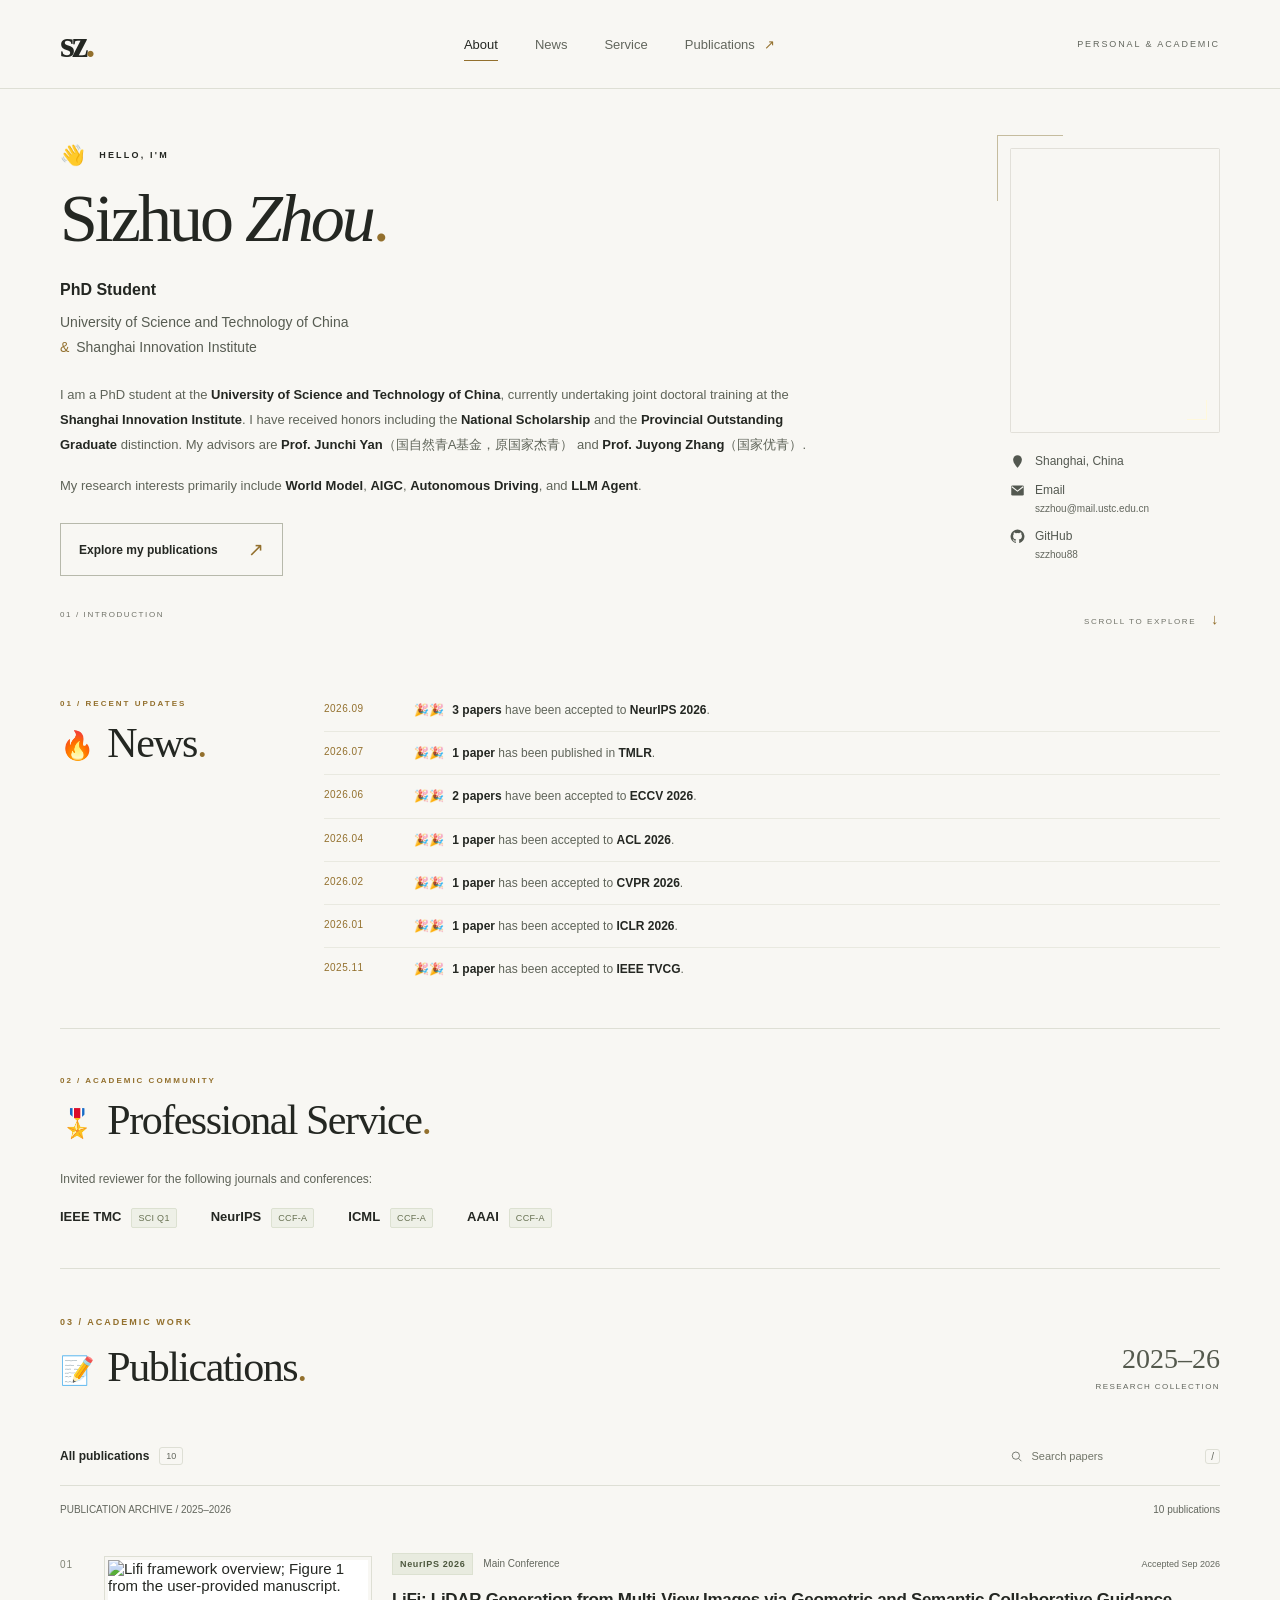
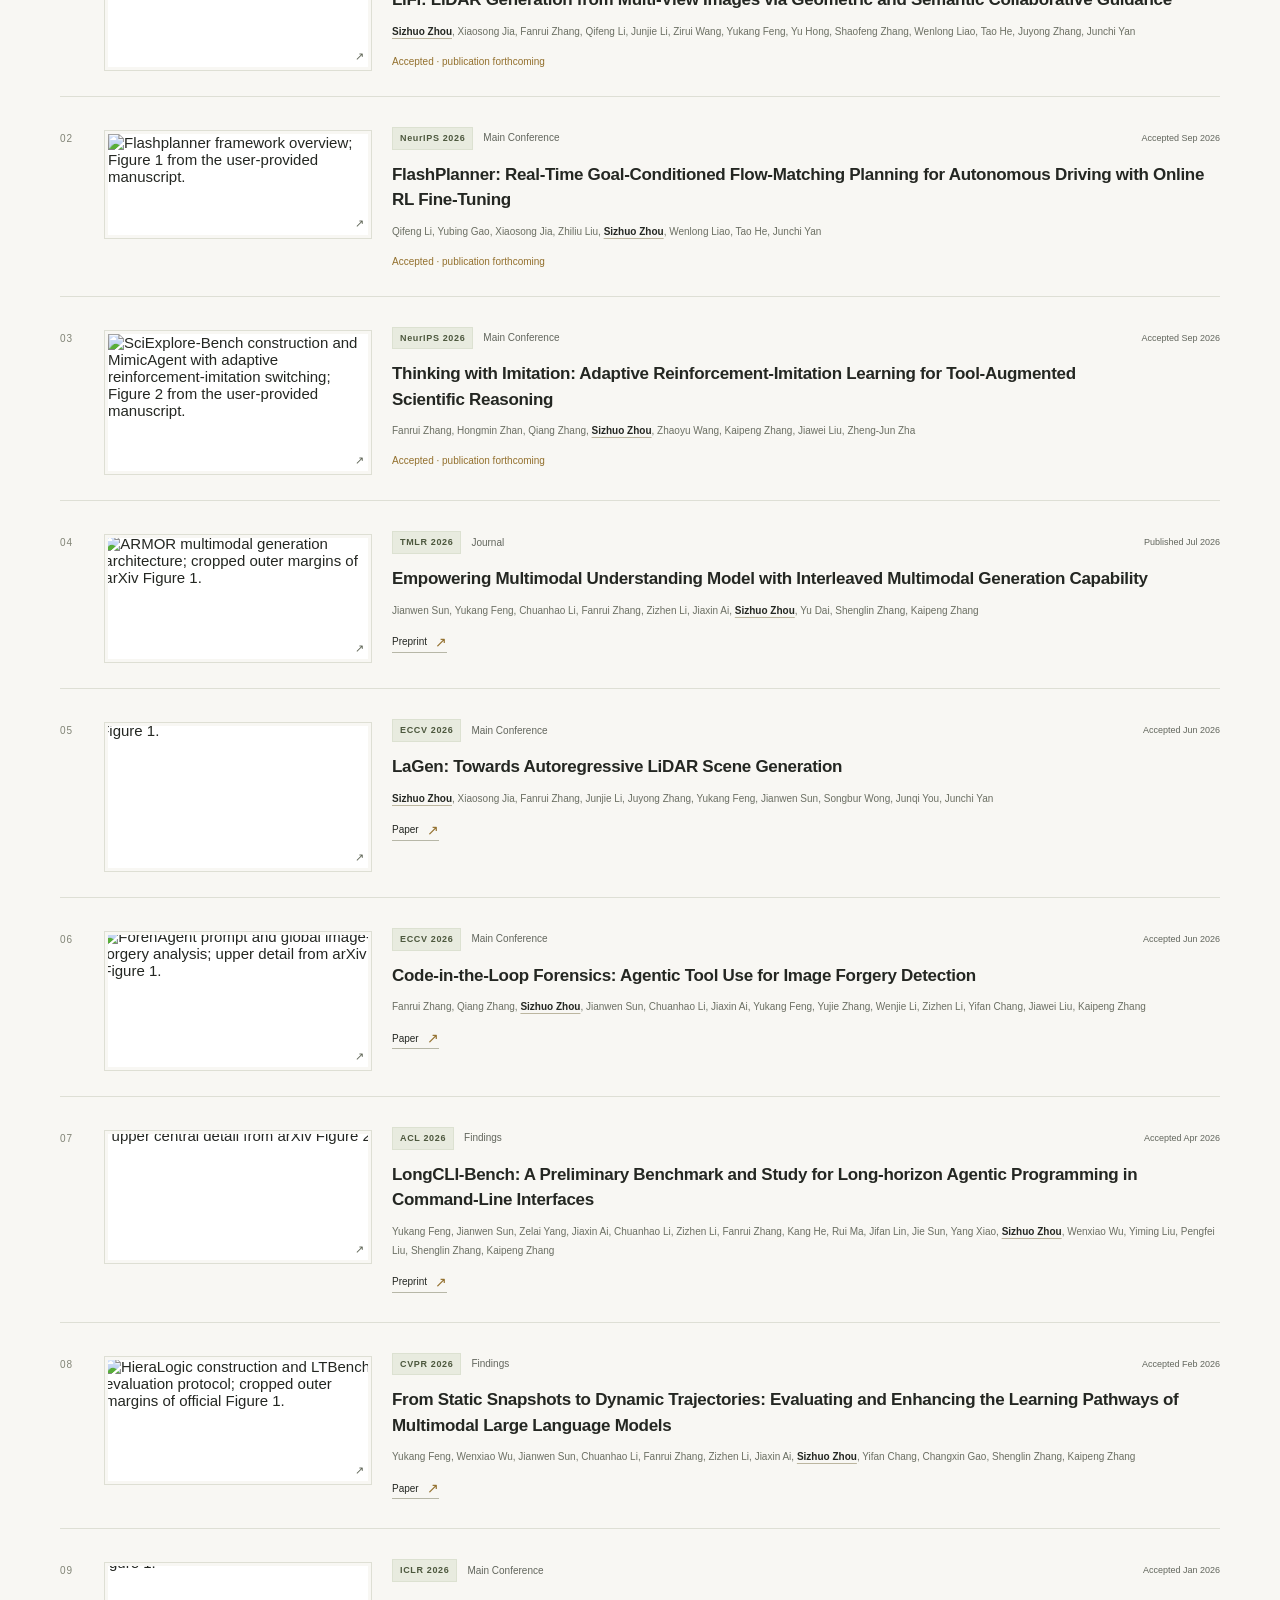
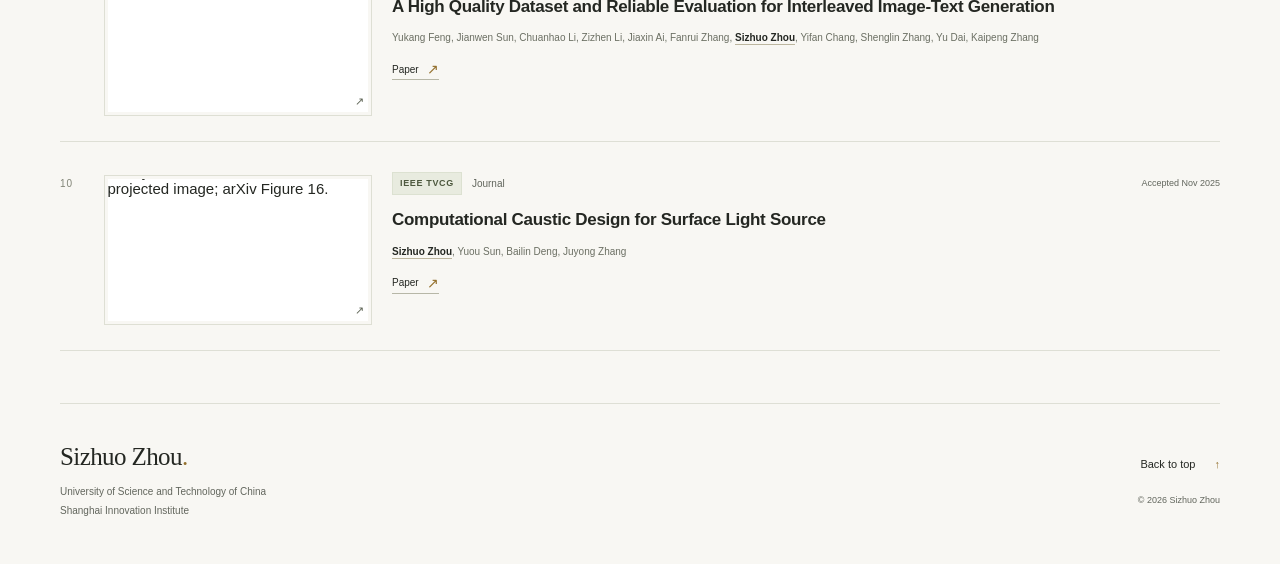
==== index.html @ b90fe74f "Add files via upload" ====
<!doctype html>
<html lang="en">
<head>
  <meta charset="utf-8">
  <meta name="viewport" content="width=device-width, initial-scale=1">
  <meta name="theme-color" content="#f8f7f3">
  <meta name="description" content="Sizhuo Zhou — PhD student at the University of Science and Technology of China and Shanghai Innovation Institute. Academic profile and publications.">
  <title>Sizhuo Zhou — Academic Homepage</title>
  <link rel="icon" href="assets/favicon.svg" type="image/svg+xml">
  <link rel="stylesheet" href="style.css?v=bbc5ada60aca">
  <script src="script.js?v=79a778562fb9" defer></script>
</head>
<body>
  <a class="skip-link" href="#main">Skip to content</a>
  <header class="site-header">
    <div class="header-inner">
      <a class="wordmark" href="#" aria-label="Sizhuo Zhou, home">sz<span class="logo-dot">.</span></a>
      <nav aria-label="Main navigation"><a href="#about" class="nav-link active" aria-current="location">About</a><a href="#news" class="nav-link">News</a><a href="#service" class="nav-link">Service</a><a href="#publications" class="nav-link">Publications <span class="nav-arrow" aria-hidden="true">↗</span></a></nav>
      <span class="header-note">PERSONAL & ACADEMIC</span>
    </div>
  </header>

  <main id="main" class="page-width">
    <section id="about" class="hero" aria-labelledby="name">
      <div class="hero-copy">
        <p class="eyebrow"><span class="small-star" aria-hidden="true">👋</span> HELLO, I'M</p>
        <h1 id="name">Sizhuo <span class="surname">Zhou<span class="name-dot">.</span></span></h1>
        <div class="affiliation"><p class="role">PhD Student</p><p>University of Science and Technology of China<br><span class="affiliation-amp">&</span> Shanghai Innovation Institute</p></div>
        <div class="biography">
          <p>I am a PhD student at the <strong>University of Science and Technology of China</strong>, currently undertaking joint doctoral training at the <strong>Shanghai Innovation Institute</strong>. I have received honors including the <strong>National Scholarship</strong> and the <strong>Provincial Outstanding Graduate</strong> distinction. My advisors are <strong>Prof. Junchi Yan</strong>（国自然青A基金，原国家杰青） and <strong>Prof. Juyong Zhang</strong>（国家优青）.</p>
          <p>My research interests primarily include <strong>World Model</strong>, <strong>AIGC</strong>, <strong>Autonomous Driving</strong>, and <strong>LLM Agent</strong>.</p>
        </div>
        <a class="primary-link" href="#publications">Explore my publications <span aria-hidden="true">↗</span></a>
      </div>
      <figure class="portrait-block">
        <div class="portrait-frame"><img src="assets/portrait.jpg" alt="Portrait of Sizhuo Zhou in sunlight against a golden wall" width="1080" height="1705" fetchpriority="high"><span class="photo-corner" aria-hidden="true"></span></div>
        <figcaption class="contact-list">
          <span class="contact-row"><svg viewBox="0 0 24 24" aria-hidden="true"><path d="M12 2a7 7 0 0 0-7 7c0 5.3 7 13 7 13s7-7.7 7-13a7 7 0 0 0-7-7Z"/></svg><span>Shanghai, China</span></span>
          <a class="contact-row" href="mailto:szzhou@mail.ustc.edu.cn" title="szzhou@mail.ustc.edu.cn"><svg viewBox="0 0 24 24" aria-hidden="true"><rect x="2" y="4" width="20" height="16" rx="2"/><path d="m3 6 9 7 9-7" fill="none" stroke="var(--paper)" stroke-width="1.8"/></svg><span>Email<span class="contact-detail">szzhou@mail.ustc.edu.cn</span></span></a>
          <a class="contact-row" href="https://github.com/szzhou88" target="_blank" rel="noopener noreferrer"><svg viewBox="0 0 24 24" aria-hidden="true"><path d="M12 .9a11.1 11.1 0 0 0-3.5 21.63c.55.1.76-.24.76-.54v-2.07c-3.09.67-3.74-1.31-3.74-1.31-.5-1.28-1.24-1.63-1.24-1.63-1.01-.7.08-.68.08-.68 1.12.08 1.7 1.14 1.7 1.14.99 1.69 2.6 1.2 3.24.92.1-.72.39-1.2.7-1.48-2.47-.28-5.07-1.24-5.07-5.49 0-1.21.43-2.2 1.14-2.98-.12-.28-.5-1.41.1-2.94 0 0 .94-.3 3.05 1.14a10.6 10.6 0 0 1 5.56 0c2.12-1.44 3.05-1.14 3.05-1.14.61 1.53.23 2.66.12 2.94.71.78 1.14 1.77 1.14 2.98 0 4.26-2.6 5.2-5.08 5.48.4.35.76 1.02.76 2.06v3.06c0 .3.2.64.76.54A11.1 11.1 0 0 0 12 .9Z"/></svg><span>GitHub<span class="contact-detail">szzhou88</span></span></a>
        </figcaption>
      </figure>
      <div class="hero-bottom" aria-hidden="true"><span>01 / INTRODUCTION</span><span>SCROLL TO EXPLORE <span class="down-arrow">↓</span></span></div>
    </section>

    <section id="news" class="news-section" aria-labelledby="news-title">
      <div class="news-heading"><p class="eyebrow section-kicker">01 / RECENT UPDATES</p><h2 id="news-title"><span class="section-icon" aria-hidden="true">🔥</span> News<span class="title-dot">.</span></h2></div>
      <ol class="news-list"><li class="news-item"><time datetime="2026-09">2026.09</time><p><span class="news-celebration" aria-hidden="true">🎉🎉</span> <strong>3 papers</strong> have been accepted to <strong>NeurIPS 2026</strong>.</p></li>
<li class="news-item"><time datetime="2026-07">2026.07</time><p><span class="news-celebration" aria-hidden="true">🎉🎉</span> <strong>1 paper</strong> has been published in <strong>TMLR</strong>.</p></li>
<li class="news-item"><time datetime="2026-06">2026.06</time><p><span class="news-celebration" aria-hidden="true">🎉🎉</span> <strong>2 papers</strong> have been accepted to <strong>ECCV 2026</strong>.</p></li>
<li class="news-item"><time datetime="2026-04">2026.04</time><p><span class="news-celebration" aria-hidden="true">🎉🎉</span> <strong>1 paper</strong> has been accepted to <strong>ACL 2026</strong>.</p></li>
<li class="news-item"><time datetime="2026-02">2026.02</time><p><span class="news-celebration" aria-hidden="true">🎉🎉</span> <strong>1 paper</strong> has been accepted to <strong>CVPR 2026</strong>.</p></li>
<li class="news-item"><time datetime="2026-01">2026.01</time><p><span class="news-celebration" aria-hidden="true">🎉🎉</span> <strong>1 paper</strong> has been accepted to <strong>ICLR 2026</strong>.</p></li>
<li class="news-item"><time datetime="2025-11">2025.11</time><p><span class="news-celebration" aria-hidden="true">🎉🎉</span> <strong>1 paper</strong> has been accepted to <strong>IEEE TVCG</strong>.</p></li></ol>
    </section>

    <section id="service" class="service-section" aria-labelledby="service-title">
      <p class="eyebrow section-kicker">02 / ACADEMIC COMMUNITY</p>
      <h2 id="service-title"><span class="section-icon" aria-hidden="true">🎖️</span> Professional Service<span class="title-dot">.</span></h2>
      <p class="service-intro">Invited reviewer for the following journals and conferences:</p>
      <ul class="service-list" aria-label="Reviewer service">
        <li><strong>IEEE TMC</strong><span>SCI Q1</span></li>
        <li><strong>NeurIPS</strong><span>CCF-A</span></li>
        <li><strong>ICML</strong><span>CCF-A</span></li>
        <li><strong>AAAI</strong><span>CCF-A</span></li>
      </ul>
    </section>

    <section id="publications" class="publications-section" aria-labelledby="publications-title">
      <div class="publications-heading"><div><p class="eyebrow section-kicker">03 / ACADEMIC WORK</p><h2 id="publications-title"><span class="section-icon" aria-hidden="true">📝</span> Publications<span class="title-dot">.</span></h2></div><p class="publication-year">2025–26<span>RESEARCH COLLECTION</span></p></div>
      <div class="publication-toolbar" hidden>
        <p class="collection-label">All publications <span>10</span></p>
        <label class="search-box"><svg viewBox="0 0 24 24" width="17" height="17" fill="none" stroke="currentColor" stroke-width="1.5" aria-hidden="true"><circle cx="10.5" cy="10.5" r="6.5"/><path d="m15.5 15.5 5 5"/></svg><input id="paper-search" type="search" placeholder="Search papers" aria-label="Search by title, author or venue" autocomplete="off"><kbd aria-hidden="true">/</kbd></label>
      </div>
      <div class="publication-legend"><span>PUBLICATION ARCHIVE / 2025–2026</span><span id="result-count" role="status" aria-live="polite">10 publications</span></div>
      <div class="publication-list">
        <article class="publication" id="paper-8" data-venue="NeurIPS">
          <span class="paper-number" aria-hidden="true">01</span>
          <a class="paper-figure" style="--figure-ratio:1588/656;--image-width:100.00000%;--image-height:100.00000%;--image-left:0.00000%;--image-top:0.00000%" href="assets/papers/lifi-overview.png" target="_blank" rel="noopener" aria-label="View full figure: LiFi: LiDAR Generation from Multi-View Images via Geometric and Semantic Collaborative Guidance"><img src="assets/papers/lifi-overview.png" alt="Lifi framework overview; Figure 1 from the user-provided manuscript." width="1588" height="656" loading="lazy" decoding="async"></a>
          <div class="paper-main"><div class="paper-meta"><span class="venue">NeurIPS 2026</span><span class="track">Main Conference</span><time class="paper-date" datetime="2026-09">Accepted Sep 2026</time></div>
          <h3>LiFi: LiDAR Generation from Multi-View Images via Geometric and Semantic Collaborative Guidance</h3><p class="authors"><strong>Sizhuo Zhou</strong>, Xiaosong Jia, Fanrui Zhang, Qifeng Li, Junjie Li, Zirui Wang, Yukang Feng, Yu Hong, Shaofeng Zhang, Wenlong Liao, Tao He, Juyong Zhang, Junchi Yan</p><span class="forthcoming">Accepted · publication forthcoming</span></div>
          <span class="paper-mark" aria-hidden="true">↗</span>
        </article>
<article class="publication" id="paper-9" data-venue="NeurIPS">
          <span class="paper-number" aria-hidden="true">02</span>
          <a class="paper-figure" style="--figure-ratio:1292/500;--image-width:100.00000%;--image-height:100.00000%;--image-left:0.00000%;--image-top:0.00000%" href="assets/papers/flashplanner-overview.png" target="_blank" rel="noopener" aria-label="View full figure: FlashPlanner: Real-Time Goal-Conditioned Flow-Matching Planning for Autonomous Driving with Online RL Fine-Tuning"><img src="assets/papers/flashplanner-overview.png" alt="Flashplanner framework overview; Figure 1 from the user-provided manuscript." width="1292" height="500" loading="lazy" decoding="async"></a>
          <div class="paper-main"><div class="paper-meta"><span class="venue">NeurIPS 2026</span><span class="track">Main Conference</span><time class="paper-date" datetime="2026-09">Accepted Sep 2026</time></div>
          <h3>FlashPlanner: Real-Time Goal-Conditioned Flow-Matching Planning for Autonomous Driving with Online RL Fine-Tuning</h3><p class="authors">Qifeng Li, Yubing Gao, Xiaosong Jia, Zhiliu Liu, <strong>Sizhuo Zhou</strong>, Wenlong Liao, Tao He, Junchi Yan</p><span class="forthcoming">Accepted · publication forthcoming</span></div>
          <span class="paper-mark" aria-hidden="true">↗</span>
        </article>
<article class="publication" id="paper-10" data-venue="NeurIPS">
          <span class="paper-number" aria-hidden="true">03</span>
          <a class="paper-figure" style="--figure-ratio:1584/840;--image-width:100.00000%;--image-height:100.00000%;--image-left:0.00000%;--image-top:0.00000%" href="assets/papers/thinking-overview.png" target="_blank" rel="noopener" aria-label="View full figure: Thinking with Imitation: Adaptive Reinforcement-Imitation Learning for Tool-Augmented Scientific Reasoning"><img src="assets/papers/thinking-overview.png" alt="SciExplore-Bench construction and MimicAgent with adaptive reinforcement-imitation switching; Figure 2 from the user-provided manuscript." width="1584" height="840" loading="lazy" decoding="async"></a>
          <div class="paper-main"><div class="paper-meta"><span class="venue">NeurIPS 2026</span><span class="track">Main Conference</span><time class="paper-date" datetime="2026-09">Accepted Sep 2026</time></div>
          <h3>Thinking with Imitation: Adaptive Reinforcement-Imitation Learning for Tool-Augmented Scientific Reasoning</h3><p class="authors">Fanrui Zhang, Hongmin Zhan, Qiang Zhang, <strong>Sizhuo Zhou</strong>, Zhaoyu Wang, Kaipeng Zhang, Jiawei Liu, Zheng-Jun Zha</p><span class="forthcoming">Accepted · publication forthcoming</span></div>
          <span class="paper-mark" aria-hidden="true">↗</span>
        </article>
<article class="publication" id="paper-7" data-venue="TMLR">
          <span class="paper-number" aria-hidden="true">04</span>
          <a class="paper-figure" style="--figure-ratio:1987/925;--image-width:102.51636%;--image-height:105.62162%;--image-left:-1.40916%;--image-top:-2.59459%" href="assets/papers/armor.png" target="_blank" rel="noopener" aria-label="View full figure: Empowering Multimodal Understanding Model with Interleaved Multimodal Generation Capability"><img src="assets/papers/armor.png" alt="ARMOR multimodal generation architecture; cropped outer margins of arXiv Figure 1." width="2037" height="977" loading="lazy" decoding="async"></a>
          <div class="paper-main"><div class="paper-meta"><span class="venue">TMLR 2026</span><span class="track">Journal</span><time class="paper-date" datetime="2026-07">Published Jul 2026</time></div>
          <h3>Empowering Multimodal Understanding Model with Interleaved Multimodal Generation Capability</h3><p class="authors">Jianwen Sun, Yukang Feng, Chuanhao Li, Fanrui Zhang, Zizhen Li, Jiaxin Ai, <strong>Sizhuo Zhou</strong>, Yu Dai, Shenglin Zhang, Kaipeng Zhang</p><a class="paper-link" href="https://arxiv.org/abs/2503.06542" target="_blank" rel="noopener noreferrer" aria-label="Preprint: Empowering Multimodal Understanding Model with Interleaved Multimodal Generation Capability">Preprint <span aria-hidden="true">↗</span></a></div>
          <span class="paper-mark" aria-hidden="true">↗</span>
        </article>
<article class="publication" id="paper-5" data-venue="ECCV">
          <span class="paper-number" aria-hidden="true">05</span>
          <a class="paper-figure" style="--figure-ratio:926/504;--image-width:173.00216%;--image-height:120.03968%;--image-left:-3.02376%;--image-top:-15.07937%" href="assets/papers/lagen.png" target="_blank" rel="noopener" aria-label="View full figure: LaGen: Towards Autoregressive LiDAR Scene Generation"><img src="assets/papers/lagen.png" alt="Six sequential LiDAR frames from LaGen; left panel of arXiv Figure 1." width="1602" height="605" loading="lazy" decoding="async"></a>
          <div class="paper-main"><div class="paper-meta"><span class="venue">ECCV 2026</span><span class="track">Main Conference</span><time class="paper-date" datetime="2026-06">Accepted Jun 2026</time></div>
          <h3>LaGen: Towards Autoregressive LiDAR Scene Generation</h3><p class="authors"><strong>Sizhuo Zhou</strong>, Xiaosong Jia, Fanrui Zhang, Junjie Li, Juyong Zhang, Yukang Feng, Jianwen Sun, Songbur Wong, Junqi You, Junchi Yan</p><a class="paper-link" href="https://arxiv.org/abs/2511.21256" target="_blank" rel="noopener noreferrer" aria-label="Paper: LaGen: Towards Autoregressive LiDAR Scene Generation">Paper <span aria-hidden="true">↗</span></a></div>
          <span class="paper-mark" aria-hidden="true">↗</span>
        </article>
<article class="publication" id="paper-6" data-venue="ECCV">
          <span class="paper-number" aria-hidden="true">06</span>
          <a class="paper-figure" style="--figure-ratio:720/366;--image-width:105.00000%;--image-height:232.51366%;--image-left:-2.22222%;--image-top:-4.91803%" href="assets/papers/forenagent.png" target="_blank" rel="noopener" aria-label="View full figure: Code-in-the-Loop Forensics: Agentic Tool Use for Image Forgery Detection"><img src="assets/papers/forenagent.png" alt="ForenAgent prompt and global image-forgery analysis; upper detail from arXiv Figure 1." width="756" height="851" loading="lazy" decoding="async"></a>
          <div class="paper-main"><div class="paper-meta"><span class="venue">ECCV 2026</span><span class="track">Main Conference</span><time class="paper-date" datetime="2026-06">Accepted Jun 2026</time></div>
          <h3>Code-in-the-Loop Forensics: Agentic Tool Use for Image Forgery Detection</h3><p class="authors">Fanrui Zhang, Qiang Zhang, <strong>Sizhuo Zhou</strong>, Jianwen Sun, Chuanhao Li, Jiaxin Ai, Yukang Feng, Yujie Zhang, Wenjie Li, Zizhen Li, Yifan Chang, Jiawei Liu, Kaipeng Zhang</p><a class="paper-link" href="https://arxiv.org/abs/2512.16300" target="_blank" rel="noopener noreferrer" aria-label="Paper: Code-in-the-Loop Forensics: Agentic Tool Use for Image Forgery Detection">Paper <span aria-hidden="true">↗</span></a></div>
          <span class="paper-mark" aria-hidden="true">↗</span>
        </article>
<article class="publication" id="paper-4" data-venue="ACL">
          <span class="paper-number" aria-hidden="true">07</span>
          <a class="paper-figure" style="--figure-ratio:565/274;--image-width:357.16814%;--image-height:241.60584%;--image-left:-132.74336%;--image-top:-5.47445%" href="assets/papers/longcli-pipeline.png" target="_blank" rel="noopener" aria-label="View full figure: LongCLI-Bench: A Preliminary Benchmark and Study for Long-horizon Agentic Programming in Command‑Line Interfaces"><img src="assets/papers/longcli-pipeline.png" alt="Environment and solution repository construction; upper central detail from arXiv Figure 2." width="2018" height="662" loading="lazy" decoding="async"></a>
          <div class="paper-main"><div class="paper-meta"><span class="venue">ACL 2026</span><span class="track">Findings</span><time class="paper-date" datetime="2026-04">Accepted Apr 2026</time></div>
          <h3>LongCLI-Bench: A Preliminary Benchmark and Study for Long-horizon Agentic Programming in Command‑Line Interfaces</h3><p class="authors">Yukang Feng, Jianwen Sun, Zelai Yang, Jiaxin Ai, Chuanhao Li, Zizhen Li, Fanrui Zhang, Kang He, Rui Ma, Jifan Lin, Jie Sun, Yang Xiao, <strong>Sizhuo Zhou</strong>, Wenxiao Wu, Yiming Liu, Pengfei Liu, Shenglin Zhang, Kaipeng Zhang</p><a class="paper-link" href="https://arxiv.org/abs/2602.14337" target="_blank" rel="noopener noreferrer" aria-label="Preprint: LongCLI-Bench: A Preliminary Benchmark and Study for Long-horizon Agentic Programming in Command‑Line Interfaces">Preprint <span aria-hidden="true">↗</span></a></div>
          <span class="paper-mark" aria-hidden="true">↗</span>
        </article>
<article class="publication" id="paper-3" data-venue="CVPR">
          <span class="paper-number" aria-hidden="true">08</span>
          <a class="paper-figure" style="--figure-ratio:1446/675;--image-width:102.07469%;--image-height:101.33333%;--image-left:-1.17566%;--image-top:-1.18519%" href="assets/papers/trajectories.png" target="_blank" rel="noopener" aria-label="View full figure: From Static Snapshots to Dynamic Trajectories: Evaluating and Enhancing the Learning Pathways of Multimodal Large Language Models"><img src="assets/papers/trajectories.png" alt="HieraLogic construction and LTBench evaluation protocol; cropped outer margins of official Figure 1." width="1476" height="684" loading="lazy" decoding="async"></a>
          <div class="paper-main"><div class="paper-meta"><span class="venue">CVPR 2026</span><span class="track">Findings</span><time class="paper-date" datetime="2026-02">Accepted Feb 2026</time></div>
          <h3>From Static Snapshots to Dynamic Trajectories: Evaluating and Enhancing the Learning Pathways of Multimodal Large Language Models</h3><p class="authors">Yukang Feng, Wenxiao Wu, Jianwen Sun, Chuanhao Li, Fanrui Zhang, Zizhen Li, Jiaxin Ai, <strong>Sizhuo Zhou</strong>, Yifan Chang, Changxin Gao, Shenglin Zhang, Kaipeng Zhang</p><a class="paper-link" href="https://openaccess.thecvf.com/content/CVPR2026F/html/Feng_From_Static_Snapshots_to_Dynamic_Trajectories_Evaluating_and_Enhancing_the_CVPRF_2026_paper.html" target="_blank" rel="noopener noreferrer" aria-label="Paper: From Static Snapshots to Dynamic Trajectories: Evaluating and Enhancing the Learning Pathways of Multimodal Large Language Models">Paper <span aria-hidden="true">↗</span></a></div>
          <span class="paper-mark" aria-hidden="true">↗</span>
        </article>
<article class="publication" id="paper-2" data-venue="ICLR">
          <span class="paper-number" aria-hidden="true">09</span>
          <a class="paper-figure" style="--figure-ratio:765/430;--image-width:108.88889%;--image-height:163.48837%;--image-left:-4.44444%;--image-top:-31.39535%" href="assets/papers/intersyn.png" target="_blank" rel="noopener" aria-label="View full figure: A High Quality Dataset and Reliable Evaluation for Interleaved Image-Text Generation"><img src="assets/papers/intersyn.png" alt="InterSyn taxonomy and interleaved examples; a horizontal detail from arXiv Figure 1." width="833" height="703" loading="lazy" decoding="async"></a>
          <div class="paper-main"><div class="paper-meta"><span class="venue">ICLR 2026</span><span class="track">Main Conference</span><time class="paper-date" datetime="2026-01">Accepted Jan 2026</time></div>
          <h3>A High Quality Dataset and Reliable Evaluation for Interleaved Image-Text Generation</h3><p class="authors">Yukang Feng, Jianwen Sun, Chuanhao Li, Zizhen Li, Jiaxin Ai, Fanrui Zhang, <strong>Sizhuo Zhou</strong>, Yifan Chang, Shenglin Zhang, Yu Dai, Kaipeng Zhang</p><a class="paper-link" href="https://proceedings.iclr.cc/paper_files/paper/2026/hash/43b3b23fd3bc9c6e3fe8366f71e51c5b-Abstract-Conference.html" target="_blank" rel="noopener noreferrer" aria-label="Paper: A High Quality Dataset and Reliable Evaluation for Interleaved Image-Text Generation">Paper <span aria-hidden="true">↗</span></a></div>
          <span class="paper-mark" aria-hidden="true">↗</span>
        </article>
<article class="publication" id="paper-1" data-venue="TVCG">
          <span class="paper-number" aria-hidden="true">10</span>
          <a class="paper-figure" style="--figure-ratio:1926/1052;--image-width:100.41537%;--image-height:112.35741%;--image-left:-0.20768%;--image-top:-11.40684%" href="assets/papers/caustics-physical.jpg" target="_blank" rel="noopener" aria-label="View full figure: Computational Caustic Design for Surface Light Source"><img src="assets/papers/caustics-physical.jpg" alt="Physical caustic lens and its projected image; arXiv Figure 16." width="1934" height="1182" loading="lazy" decoding="async"></a>
          <div class="paper-main"><div class="paper-meta"><span class="venue">IEEE TVCG</span><span class="track">Journal</span><time class="paper-date" datetime="2025-11">Accepted Nov 2025</time></div>
          <h3>Computational Caustic Design for Surface Light Source</h3><p class="authors"><strong>Sizhuo Zhou</strong>, Yuou Sun, Bailin Deng, Juyong Zhang</p><a class="paper-link" href="https://arxiv.org/abs/2511.09361" target="_blank" rel="noopener noreferrer" aria-label="Paper: Computational Caustic Design for Surface Light Source">Paper <span aria-hidden="true">↗</span></a></div>
          <span class="paper-mark" aria-hidden="true">↗</span>
        </article>
      </div>
      <div id="empty-state" class="empty-state" hidden><p>No matching publications.</p><span>Try another title, author or venue.</span><button type="button" id="reset-search">Clear search <span aria-hidden="true">↗</span></button></div>
      <noscript><p class="noscript-note">All publications are shown. Enable JavaScript to search.</p></noscript>
    </section>

    <footer class="site-footer"><div><a class="footer-name" href="#">Sizhuo Zhou<span>.</span></a><p>University of Science and Technology of China<br>Shanghai Innovation Institute</p></div><div class="footer-right"><a href="#about">Back to top <span aria-hidden="true">↑</span></a><span>© 2026 Sizhuo Zhou</span></div></footer>
  </main>
</body>
</html>
---- style.css ----
@charset "UTF-8";
:root{--paper:#f8f7f3;--ink:#242722;--muted:#62665d;--line:#dedfd5;--gold:#93702d;--soft:#eeece3;--serif:"Iowan Old Style","Palatino Linotype","Book Antiqua",Palatino,Georgia,serif;--sans:-apple-system,BlinkMacSystemFont,"Segoe UI",Helvetica,Arial,sans-serif}
*{box-sizing:border-box}html{scroll-behavior:smooth;scroll-padding-top:105px}body{margin:0;background:var(--paper);color:var(--ink);font-family:var(--sans);font-size:15px;-webkit-font-smoothing:antialiased}::selection{background:#e5d7b5;color:#242722}a{color:inherit;text-decoration:none}button,input{font:inherit}button,a,input{ -webkit-tap-highlight-color:transparent}button{cursor:pointer}a:focus-visible,button:focus-visible,input:focus-visible{outline:2px solid var(--gold);outline-offset:6px}button,input{border-radius:0}[hidden]{display:none!important}.page-width,.header-inner{max-width:1160px;width:calc(100% - 112px);margin-inline:auto}.skip-link{position:fixed;top:-80px;left:20px;background:var(--ink);color:#fff;padding:12px 20px;z-index:100}.skip-link:focus{top:12px}
.site-header{border-bottom:1px solid var(--line);background:rgba(248,247,243,.96);position:sticky;top:0;z-index:20;backdrop-filter:blur(16px)}.header-inner{height:88px;display:flex;align-items:center;justify-content:space-between}.wordmark{font-family:var(--serif);font-size:38px;letter-spacing:-3px;font-weight:700;line-height:1}.logo-dot{color:var(--gold)}nav{display:flex;gap:37px;margin-left:70px}.nav-link{color:var(--muted);font-size:13px;position:relative;padding:10px 0}.nav-link:hover,.nav-link.active{color:var(--ink)}.nav-link.active::after{content:"";position:absolute;left:0;right:0;bottom:1px;height:1px;background:var(--gold)}.nav-arrow{margin-left:6px;color:var(--gold)}.header-note{font-size:9px;font-weight:500;letter-spacing:1.9px;color:var(--muted)}
.hero{position:relative;display:grid;grid-template-columns:1.2fr .8fr;gap:70px;align-items:center;padding:70px 0 75px;min-height:680px}.eyebrow{font-size:10px;letter-spacing:2.2px;font-weight:600;display:flex;align-items:center;gap:12px;margin:0 0 20px}.small-star{color:var(--gold);font-size:25px;line-height:1}.hero h1{font-family:var(--serif);font-weight:400;font-size:clamp(76px,8.7vw,118px);line-height:.93;letter-spacing:-6px;margin:0 0 29px}.surname{font-style:italic}.name-dot{font-style:normal;color:var(--gold)}.affiliation p{margin:0;font-size:14px;line-height:1.8;color:#575c52}.affiliation .role{font-size:16px;font-weight:600;color:var(--ink);margin-bottom:5px}.affiliation-amp{color:var(--gold);padding-right:3px}.bio-placeholder{font-size:13px;line-height:1.6;color:#6c6d65;margin:22px 0 25px;display:flex;align-items:center;gap:8px}.placeholder-marker{width:5px;height:5px;border:1px solid var(--gold);display:inline-block;flex-shrink:0}.primary-link{display:inline-flex;align-items:center;justify-content:space-between;gap:30px;font-size:12px;font-weight:550;padding:14px 18px;border:1px solid #b7b9ab;transition:background .2s,border-color .2s}.primary-link span{font-size:19px;color:var(--gold)}.primary-link:hover{background:var(--soft);border-color:var(--gold)}.portrait-block{margin:0;width:100%;max-width:348px;justify-self:end;position:relative}.portrait-frame{position:relative;background:#cbae61;aspect-ratio: .77;overflow:hidden;border-radius:2px}.portrait-frame::after{content:"";position:absolute;inset:0;border:1px solid rgba(65,58,27,.12);pointer-events:none}.portrait-frame img{width:100%;height:100%;object-fit:cover;object-position:50% 50%;display:block}.photo-corner{position:absolute;bottom:13px;right:13px;width:20px;height:20px;border-bottom:1px solid #fff8dc;border-right:1px solid #fff8dc}.portrait-block::before{content:"";position:absolute;top:-13px;left:-13px;width:65px;height:65px;border-left:1px solid #c5bc9e;border-top:1px solid #c5bc9e;z-index:1}.portrait-block figcaption{display:flex;justify-content:space-between;margin-top:15px;gap:10px;font-size:8px;letter-spacing:1.4px;color:var(--muted)}.hero-bottom{position:absolute;bottom:25px;left:0;right:0;display:flex;justify-content:space-between;font-size:8px;letter-spacing:1.6px;color:#707268}.down-arrow{font-size:15px;color:var(--gold);margin-left:11px}
.research-section{border-top:1px solid var(--line);border-bottom:1px solid var(--line);padding:31px 0;display:grid;grid-template-columns:1fr 1.55fr;align-items:center;gap:24px}.section-label{display:flex;align-items:center;gap:20px}.section-index{color:var(--gold);font-size:10px;letter-spacing:1px}.section-label h2{font-weight:500;font-size:14px;margin:0}.research-placeholder{display:flex;align-items:center;gap:20px;border-left:1px solid var(--line);padding-left:32px}.research-orbit{font-size:34px;color:#a79c79}.research-placeholder p{font-family:var(--serif);font-size:19px;margin:0 0 5px;font-style:italic;color:#616457}.research-placeholder div>span{font-size:11px;color:var(--muted)}
.publications-section{padding:71px 0 52px}.publications-heading{display:flex;align-items:flex-end;justify-content:space-between;margin-bottom:35px}.section-kicker{font-size:9px;letter-spacing:2px;color:var(--gold);margin-bottom:15px}.publications-heading h2{font-family:var(--serif);font-size:57px;font-weight:400;letter-spacing:-2.3px;line-height:1;margin:0}.title-dot{color:var(--gold)}.publication-year{text-align:right;font-family:var(--serif);font-size:33px;color:#54594d;margin:0 0 2px;line-height:1}.publication-year span{display:block;font-family:var(--sans);font-size:8px;letter-spacing:1.4px;margin-top:10px;color:var(--muted)}.publication-toolbar{display:flex;align-items:center;justify-content:space-between;border-bottom:1px solid var(--line);gap:20px;min-height:58px}.filters{display:flex;gap:27px;align-self:stretch}.filter{border:0;border-bottom:2px solid transparent;background:none;padding:15px 0;color:var(--muted);font-size:12px;display:flex;gap:9px;align-items:center;margin-bottom:-1px}.filter span{font-size:9px;color:#686b5e;background:#eeece3;min-width:21px;padding:3px 5px;line-height:1;border-radius:3px}.filter.active{color:var(--ink);border-bottom-color:var(--gold);font-weight:600}.filter:hover{color:var(--gold)}.search-box{display:flex;align-items:center;gap:8px;color:var(--muted);width:210px}.search-box input{background:none;border:0;min-width:0;width:100%;font-size:11px;padding:10px 0;color:var(--ink)}.search-box input::placeholder{color:#717569}.search-box input:focus-visible{outline-offset:2px}.search-box kbd{border:1px solid var(--line);padding:1px 5px;font:10px var(--sans);border-radius:3px}.publication-legend{display:flex;justify-content:space-between;padding:18px 0 8px;color:var(--muted);font-size:10px}.legend-star{color:var(--gold);font-size:14px;vertical-align:-1px;margin-right:6px}.publication{display:grid;grid-template-columns:48px 1fr 22px;column-gap:13px;padding:30px 0 29px;border-bottom:1px solid var(--line);scroll-margin-top:110px;transition:background .2s}.publication:hover{background:#f1f0e9}.paper-number{font-size:10px;color:#818476;padding-top:6px;font-variant-numeric:tabular-nums;letter-spacing:1px}.paper-meta{display:flex;align-items:center;flex-wrap:wrap;gap:10px;font-size:9px;line-height:1.4}.venue{font-weight:650;letter-spacing:.65px;color:#4d583e;background:#e8ebdf;padding:4px 7px;border:1px solid #dce1d1}.track{color:var(--muted);font-size:10px}.first-author{color:var(--gold);font-size:9px;border-left:1px solid #d9d6c8;padding-left:10px}.publication h3{font-size:18px;line-height:1.5;letter-spacing:-.3px;font-weight:550;margin:12px 0 9px;max-width:950px;text-wrap:pretty}.authors{font-size:11px;line-height:1.9;color:#6b6f63;margin:0;max-width:900px}.authors strong{font-weight:600;color:var(--ink);text-decoration:underline;text-decoration-color:#bcb69f;text-underline-offset:3px}.paper-link{display:inline-flex;gap:8px;align-items:center;color:var(--ink);font-size:10px;border-bottom:1px solid #b7b7a7;padding-bottom:2px;margin-top:14px}.paper-link span{color:var(--gold);font-size:14px}.paper-link:hover{color:var(--gold);border-color:var(--gold)}.link-pending{display:inline-block;font-size:10px;color:#72776a;margin-top:15px;font-style:italic}.paper-mark{font-size:20px;color:#c2c4b7;padding-top:3px}.empty-state{text-align:center;padding:70px 0;border-bottom:1px solid var(--line)}.empty-state p{font-family:var(--serif);font-size:28px;margin:0 0 10px}.empty-state>span{color:var(--muted);font-size:13px}.empty-state button{display:block;margin:24px auto 0;border:1px solid #b7b9ab;background:none;padding:10px 15px;font-size:12px;color:var(--ink)}.noscript-note{font-size:12px;color:var(--muted)}
.site-footer{border-top:1px solid var(--line);padding:39px 0 44px;display:flex;justify-content:space-between;align-items:center;gap:25px}.footer-name{font-family:var(--serif);font-size:25px;letter-spacing:-.6px}.footer-name span{color:var(--gold)}.site-footer p{font-size:10px;line-height:1.9;color:var(--muted);margin:11px 0 0}.footer-right{display:flex;flex-direction:column;align-items:flex-end;gap:25px}.footer-right a{font-size:11px}.footer-right a span{margin-left:16px;color:var(--gold)}.footer-right>span{font-size:9px;color:var(--muted)}
@media(min-width:1500px){.hero{gap:120px;padding-top:85px;padding-bottom:100px;min-height:745px}.portrait-block{max-width:365px}}
@media(max-width:1000px){.page-width,.header-inner{width:calc(100% - 72px)}.hero{gap:42px;min-height:630px;padding-top:60px}.hero h1{font-size:92px}.portrait-block{max-width:305px}.affiliation p{font-size:12px}.research-placeholder{padding-left:24px}.research-placeholder p{font-size:17px}.header-note{font-size:8px;letter-spacing:1px}nav{margin-left:25px}}
@media(max-width:700px){html{scroll-padding-top:88px}.page-width,.header-inner{width:calc(100% - 42px)}.header-inner{height:69px}.wordmark{font-size:33px}nav{margin:0;gap:25px}.nav-link{font-size:11px}.header-note{display:none}.hero{grid-template-columns:1fr .7fr;gap:25px;min-height:auto;padding:55px 0 77px;align-items:start}.hero h1{font-size:74px;letter-spacing:-4px;margin-bottom:22px}.hero .eyebrow{font-size:8px;letter-spacing:1.7px;gap:9px}.small-star{font-size:20px}.portrait-block{margin-top:38px;max-width:230px}.portrait-frame{aspect-ratio:.68}.portrait-block figcaption{font-size:7px;letter-spacing:.8px;display:block}.portrait-block figcaption>span+span{display:none}.affiliation p{font-size:11px;line-height:1.8}.affiliation .role{font-size:13px}.bio-placeholder{font-size:11px;align-items:baseline;max-width:190px;margin:17px 0 21px}.primary-link{font-size:10px;padding:10px 12px;gap:15px}.primary-link span{font-size:16px}.hero-bottom{font-size:7px;letter-spacing:1.2px}.research-section{grid-template-columns:1fr;padding:25px 0;gap:20px}.section-label{gap:13px}.section-label h2{font-size:12px}.research-placeholder{border-left:0;padding-left:0;gap:18px}.research-orbit{font-size:28px}.research-placeholder p{font-size:17px}.research-placeholder div>span{font-size:10px}.publications-section{padding-top:46px}.publications-heading h2{font-size:44px}.section-kicker{font-size:8px;margin-bottom:12px}.publication-year{font-size:27px}.publication-year span{font-size:6px;letter-spacing:.8px}.publications-heading{margin-bottom:24px}.publication-toolbar{flex-wrap:wrap;gap:0}.filters{gap:24px;width:100%;height:52px}.filter{font-size:11px}.search-box{width:100%;border-top:1px solid var(--line);padding:6px 0}.search-box input{font-size:12px}.search-box kbd{display:none}.publication-legend{font-size:9px;gap:12px}.publication{grid-template-columns:25px 1fr;gap:9px;padding:25px 0}.paper-mark{display:none}.publication h3{font-size:16px;line-height:1.5}.paper-number{font-size:9px}.paper-meta{gap:7px}.track{font-size:9px}.first-author{padding-left:7px}.authors{font-size:10px;line-height:1.85}.site-footer{padding:29px 0 35px}.footer-name{font-size:23px}.site-footer p{font-size:9px}.footer-right a{font-size:10px}.footer-right>span{font-size:8px}}
@media(max-width:390px){.hero{column-gap:16px;grid-template-columns:1.15fr .75fr}.hero h1{font-size:64px}.primary-link{font-size:9px;gap:8px}.portrait-block{margin-top:34px}.portrait-frame{aspect-ratio:.62}.nav-link{font-size:10px}nav{gap:20px}.first-author{border:0;padding-left:0}.publications-heading h2{font-size:38px}.site-footer{align-items:flex-start}.footer-right{gap:20px}.publication-year span{max-width:66px;line-height:1.6}.research-placeholder p{font-size:16px}}
@media(prefers-reduced-motion:reduce){html{scroll-behavior:auto}*{transition:none!important}}
@media print{.site-header,.hero-bottom,.publication-toolbar,.paper-mark,.primary-link,.footer-right,.publication-legend{display:none!important}body{background:#fff;font-size:12px}.page-width{width:100%;max-width:none}.hero{min-height:auto;padding:0 0 30px;grid-template-columns:1fr 180px}.hero h1{font-size:60px}.portrait-block{max-width:140px}.research-section{padding:20px 0}.publications-section{padding-top:25px}.publication{break-inside:avoid;padding:18px 0}.publication[hidden]{display:grid!important}.publication h3{font-size:15px}.publications-heading h2{font-size:35px}.site-footer{padding:20px 0}}

.collection-label{font-size:12px;font-weight:600;display:flex;gap:10px;align-items:center;margin:18px 0}.collection-label span{font-size:9px;padding:3px 6px;border:1px solid var(--line);border-radius:3px;font-weight:400;color:var(--muted)}
@media(max-width:700px){.collection-label{font-size:11px;margin:15px 0}.publication-toolbar .search-box{border-top:0;width:180px}.publication-toolbar{flex-wrap:nowrap;gap:12px}.publication-toolbar .search-box input{font-size:11px}}

/* Paper figures stay explicitly blank until final assets are supplied. */
.publication{grid-template-columns:28px 155px minmax(0,1fr);column-gap:23px}.paper-mark{display:none}.figure-placeholder{aspect-ratio:1.4;background:#f2f1eb;border:1px solid #e2e2d7;display:flex;align-items:center;justify-content:center;margin-top:4px}.figure-placeholder span{font-size:7px;letter-spacing:1.4px;color:#777b6e}.forthcoming{display:block;color:var(--gold);font-size:10px;margin-top:15px}.publication h3{font-size:17px}.authors{font-size:10px}
@media(max-width:900px){.publication{grid-template-columns:22px 118px minmax(0,1fr);column-gap:16px}.figure-placeholder span{font-size:6px;letter-spacing:1px}}
@media(max-width:700px){.publication{grid-template-columns:23px minmax(0,1fr);gap:9px 12px}.figure-placeholder{grid-column:2;width:112px;aspect-ratio:1.7;grid-row:1;margin:0 0 8px}.paper-number{grid-column:1;grid-row:1}.paper-main{grid-column:2}.publication h3{font-size:16px}.figure-placeholder span{font-size:6px;letter-spacing:.8px}}
@media print{.figure-placeholder{display:none}.publication{grid-template-columns:28px 1fr}.paper-main{grid-column:2}}

/* Revision 2: a quieter introduction, useful contact details, and research news. */
.hero{grid-template-columns:minmax(0,1fr) 230px;align-items:start;gap:76px;min-height:510px;padding:56px 0 76px}
.hero h1{font-size:68px;line-height:1.12;letter-spacing:-3px;margin-bottom:20px}
.hero .eyebrow{font-size:9px;margin-bottom:15px}
.hero .small-star{font-size:20px}
.hero .portrait-block{max-width:210px;margin-top:3px;justify-self:end}
.hero .portrait-frame{aspect-ratio:.82}
.bio-placeholder{min-height:125px;align-items:flex-start;padding-top:7px;margin:19px 0 15px;line-height:1.8}
.bio-placeholder .placeholder-marker{margin-top:8px}
.portrait-block figcaption.contact-list{display:flex;flex-direction:column;gap:12px;margin-top:20px;font-size:12px;letter-spacing:0;color:#535850}
.contact-row{display:flex;gap:10px;align-items:flex-start;line-height:1.45}
.contact-row svg{width:15px;height:15px;flex:0 0 15px;fill:currentColor;margin-top:1px}
.contact-row .contact-detail{display:block;font-size:10px;color:var(--muted);margin-top:2px;overflow-wrap:anywhere}
.contact-list a:hover{color:var(--gold)}
.research-section{grid-template-columns:240px 1fr;gap:24px;padding:25px 0}
.research-topics{list-style:none;display:flex;gap:10px 23px;flex-wrap:wrap;margin:0;padding:0;color:#535d46;font-size:12px}
.research-topics li{position:relative;padding-left:12px;line-height:1.8}
.research-topics li::before{content:"";position:absolute;left:0;top:.7em;width:4px;height:4px;background:#a39568}
.news-section{display:grid;grid-template-columns:240px minmax(0,1fr);gap:24px;padding:47px 0 38px;border-bottom:1px solid var(--line)}
.news-heading h2{font-family:var(--serif);font-weight:400;font-size:42px;letter-spacing:-1.5px;margin:0}
.news-heading .section-kicker{font-size:8px;margin-bottom:10px}
.news-list{list-style:none;margin:0;padding:0}
.news-item{display:grid;grid-template-columns:73px 1fr;gap:17px;padding:10px 0;font-size:12px;line-height:1.85;border-bottom:1px solid #e9e9e0}
.news-item:first-child{padding-top:0}.news-item:last-child{border-bottom:0}
.news-item time{font-size:10px;color:var(--gold);font-variant-numeric:tabular-nums;letter-spacing:.5px;padding-top:1px}
.news-item p{margin:0;color:#5f6459}.news-item strong{font-weight:600;color:var(--ink)}
.news-item a{border-bottom:1px solid #d3d2c2}.news-item a:hover{color:var(--gold)}
.publications-section{padding-top:48px}.publications-heading h2{font-size:49px}
.publication{grid-template-columns:24px 180px minmax(0,1fr);gap:22px}
.paper-figure{display:flex;align-items:center;justify-content:center;align-self:start;aspect-ratio:1.4;border:1px solid var(--line);background:white;padding:7px;margin-top:5px;overflow:hidden;position:relative}
.paper-figure img{display:block;max-width:100%;max-height:100%;width:100%;height:100%;object-fit:contain}
.paper-figure::after{content:'↗';position:absolute;right:3px;bottom:1px;font-size:12px;line-height:1.2;background:#fff;color:#606657;padding:2px}
.paper-figure:hover{border-color:var(--gold)}
.paper-date{font-size:9px;color:var(--muted);margin-left:auto;font-variant-numeric:tabular-nums}
.figure-placeholder{align-self:start}
@media(min-width:1500px){.hero{min-height:510px;padding:56px 0 76px;gap:76px}.hero .portrait-block{max-width:210px}}
@media(max-width:1000px){.hero{grid-template-columns:minmax(0,1fr) 200px;gap:42px}.hero h1{font-size:58px}.hero .portrait-block{max-width:190px}.research-section,.news-section{grid-template-columns:190px 1fr}.publication{grid-template-columns:22px 145px minmax(0,1fr);gap:16px}}
@media(max-width:700px){.header-inner nav{gap:19px}.nav-link{font-size:10px}.hero{grid-template-columns:minmax(0,1fr) 145px;gap:22px;padding:42px 0 69px;min-height:440px}.hero h1{font-size:43px;letter-spacing:-1.8px;line-height:1.12}.hero .portrait-block{max-width:145px;margin-top:34px}.hero .portrait-frame{aspect-ratio:.8}.bio-placeholder{min-height:125px;max-width:none;padding-top:3px;font-size:11px;margin:17px 0 13px}.portrait-block figcaption.contact-list{display:flex;font-size:10px;gap:12px;margin-top:15px}.contact-row{gap:7px}.contact-row svg{width:12px;height:12px;flex-basis:12px}.contact-row .contact-detail{font-size:8px}.research-section{grid-template-columns:1fr;gap:17px}.research-topics{font-size:11px;gap:10px 18px}.news-section{grid-template-columns:1fr;gap:23px;padding:33px 0 26px}.news-heading h2{font-size:35px}.news-item{grid-template-columns:60px 1fr;gap:15px;font-size:11px}.news-item time{font-size:9px}.publications-heading h2{font-size:42px}.publication{grid-template-columns:23px minmax(0,1fr);gap:9px 12px}.paper-figure{grid-column:2;grid-row:1;width:180px;aspect-ratio:1.5;margin:0 0 8px}.paper-main{grid-column:2}.paper-date{font-size:8px}.figure-placeholder{width:112px}.publication-toolbar .search-box{width:155px}}
@media(max-width:430px){.hero{grid-template-columns:minmax(0,1fr) 116px;gap:20px}.hero h1{font-size:39px}.hero .portrait-block{max-width:116px}.contact-row .contact-detail{display:none}.contact-list .contact-row{display:flex}.affiliation p{font-size:10px}.hero .eyebrow{font-size:7px}.hero .primary-link{font-size:9px;padding:10px;gap:10px}.header-inner nav{gap:14px}.header-inner .nav-link{font-size:9px}.nav-arrow{margin-left:2px}.wordmark{font-size:29px}.hero h1 .surname{display:block}.news-item{gap:9px}}
@media print{.hero{grid-template-columns:1fr 150px;min-height:0;padding:0 0 20px}.hero h1{font-size:45px}.hero .portrait-block{max-width:130px}.bio-placeholder{min-height:60px}.contact-row .contact-detail{display:block}.news-section{grid-template-columns:150px 1fr;padding:20px 0}.publication{grid-template-columns:25px 135px 1fr}.paper-figure{width:135px;grid-column:2;grid-row:auto}.paper-main{grid-column:3}.figure-placeholder{display:flex}.publication-heading{break-after:avoid}}

/* Revision 3: full portrait and individually framed, larger paper previews. */
.hero .portrait-frame{width:77.247336%;aspect-ratio:1080/1705;background:transparent}
.hero .portrait-frame img{width:100%;height:auto;object-fit:contain}
.publication{grid-template-columns:24px 260px minmax(0,1fr);gap:24px}
.paper-figure{display:block;width:100%;aspect-ratio:var(--figure-ratio);padding:0;border:0;outline:1px solid #dedfd4;outline-offset:3px;margin-top:7px}
.paper-figure img{position:absolute;width:var(--image-width);height:var(--image-height);max-width:none;max-height:none;left:var(--image-left);top:var(--image-top);object-fit:fill}
.paper-figure::after{font-size:11px;right:2px;bottom:2px;background:#ffffffdf}
.paper-figure:hover{outline-color:var(--gold)}
.figure-placeholder{aspect-ratio:1.84}
@media(max-width:1000px){.publication{grid-template-columns:22px 210px minmax(0,1fr);gap:20px}}
@media(max-width:700px){.hero .portrait-frame{width:79.178886%}.publication{grid-template-columns:23px minmax(0,1fr);gap:14px 12px}.paper-figure{width:min(100%,280px);margin:3px 0 8px;aspect-ratio:var(--figure-ratio)}.figure-placeholder{width:min(100%,220px)}}
@media print{.publication{grid-template-columns:25px 180px minmax(0,1fr)}.paper-figure{width:180px}}

/* Revision 4: a closer portrait, compact previews and celebratory headings. */
.hero .portrait-frame{width:100%;aspect-ratio:1080/1465}
.hero .portrait-frame img{position:absolute;left:0;top:-16.382253%;width:100%;height:116.382253%;object-fit:fill}
.section-icon{display:inline-block;font-family:var(--sans);font-size:.66em;letter-spacing:0;vertical-align:.06em;margin-right:.12em}
.section-label .section-icon{font-size:1.25em;vertical-align:-.04em;margin-right:.25em}
.news-celebration{white-space:nowrap;font-size:12px;margin-right:5px}
@media(max-width:700px){.publications-heading h2{font-size:35px;letter-spacing:-1.5px}.publication-year{font-size:24px}.news-celebration{font-size:11px;margin-right:3px}}
@media(max-width:430px){.publications-heading{gap:10px}.publications-heading h2{font-size:32px;letter-spacing:-1.4px}.publication-year{font-size:22px}}

/* Academic service follows news. */
.service-section{padding:47px 0 40px;border-bottom:1px solid var(--line)}
.service-section h2{font-family:var(--serif);font-weight:400;font-size:42px;line-height:1.2;letter-spacing:-1.5px;margin:0 0 23px}
.service-section .section-kicker{font-size:8px;margin-bottom:10px}
.service-intro{font-size:12px;line-height:1.8;color:#5f6459;margin:0 0 17px}
.service-list{display:flex;flex-wrap:wrap;gap:15px 34px;list-style:none;padding:0;margin:0}
.service-list li{display:flex;gap:10px;align-items:center;font-size:13px;line-height:1.6}
.service-list strong{font-weight:600}.service-list li>span{font-size:9px;letter-spacing:.3px;color:#667051;border:1px solid #dce1d1;background:#eef0e7;padding:2px 6px;border-radius:2px}
@media(max-width:700px){.service-section{padding:33px 0 29px}.service-section h2{font-size:35px;margin-bottom:18px}.service-intro{font-size:11px}.service-list{gap:14px 24px}.service-list li{font-size:12px}.header-inner nav{gap:13px}}
@media(max-width:430px){.service-section h2{font-size:30px;letter-spacing:-1px}.header-inner nav{gap:10px}.header-inner .nav-link{font-size:9px}.service-list{display:grid;grid-template-columns:1fr 1fr;gap:14px 18px}.service-list li{gap:7px}}
@media print{.service-section{padding:20px 0}.service-section h2{font-size:30px}}

/* Revision 6: consistent section headings and event dates. */
.research-section{display:block;padding:47px 0 40px;border-bottom:1px solid var(--line)}
.research-heading{margin-bottom:23px}.research-heading .section-kicker{font-size:8px;margin-bottom:10px}
.research-heading h2,.news-heading h2,.service-section h2,.publications-heading h2{font-family:var(--serif);font-weight:400;font-size:42px;line-height:1.2;letter-spacing:-1.5px;margin:0}
.service-section h2{margin-bottom:23px}.publication-year{font-size:28px}
@media(max-width:700px){.research-section{padding:33px 0 29px}.research-heading{margin-bottom:18px}.research-heading h2,.news-heading h2,.service-section h2,.publications-heading h2{font-size:35px}.service-section h2{margin-bottom:18px}.publication-year{font-size:22px}}
@media(max-width:430px){.research-heading h2,.news-heading h2,.service-section h2,.publications-heading h2{font-size:30px;letter-spacing:-1px}.publication-year{font-size:20px}.paper-date{margin-left:0}}
@media print{.research-section{padding:20px 0}.research-heading h2,.news-heading h2,.service-section h2,.publications-heading h2{font-size:30px}}

/* Revision 7: a two-paragraph biography replaces the research section. */
.biography{margin:23px 0 24px;max-width:760px;color:#5f6459;font-size:13px;line-height:1.9}
.biography p{margin:0}.biography p+p{margin-top:17px}.biography strong{font-weight:550;color:var(--ink)}
@media(max-width:700px){.hero .hero-copy{display:contents}.hero{row-gap:14px}.hero .eyebrow{grid-column:1;grid-row:1;margin:0}.hero h1{grid-column:1;grid-row:2;margin:0}.hero .affiliation{grid-column:1;grid-row:3}.hero .portrait-block{grid-column:2;grid-row:1 / span 3;margin-top:5px}.hero .biography{grid-column:1 / -1;grid-row:4;margin:12px 0 4px;font-size:12px;line-height:1.85;max-width:none}.hero .primary-link{grid-column:1 / -1;grid-row:5;justify-self:start}.biography p+p{margin-top:15px}}
@media print{.biography{font-size:11px;line-height:1.7;margin:15px 0}}
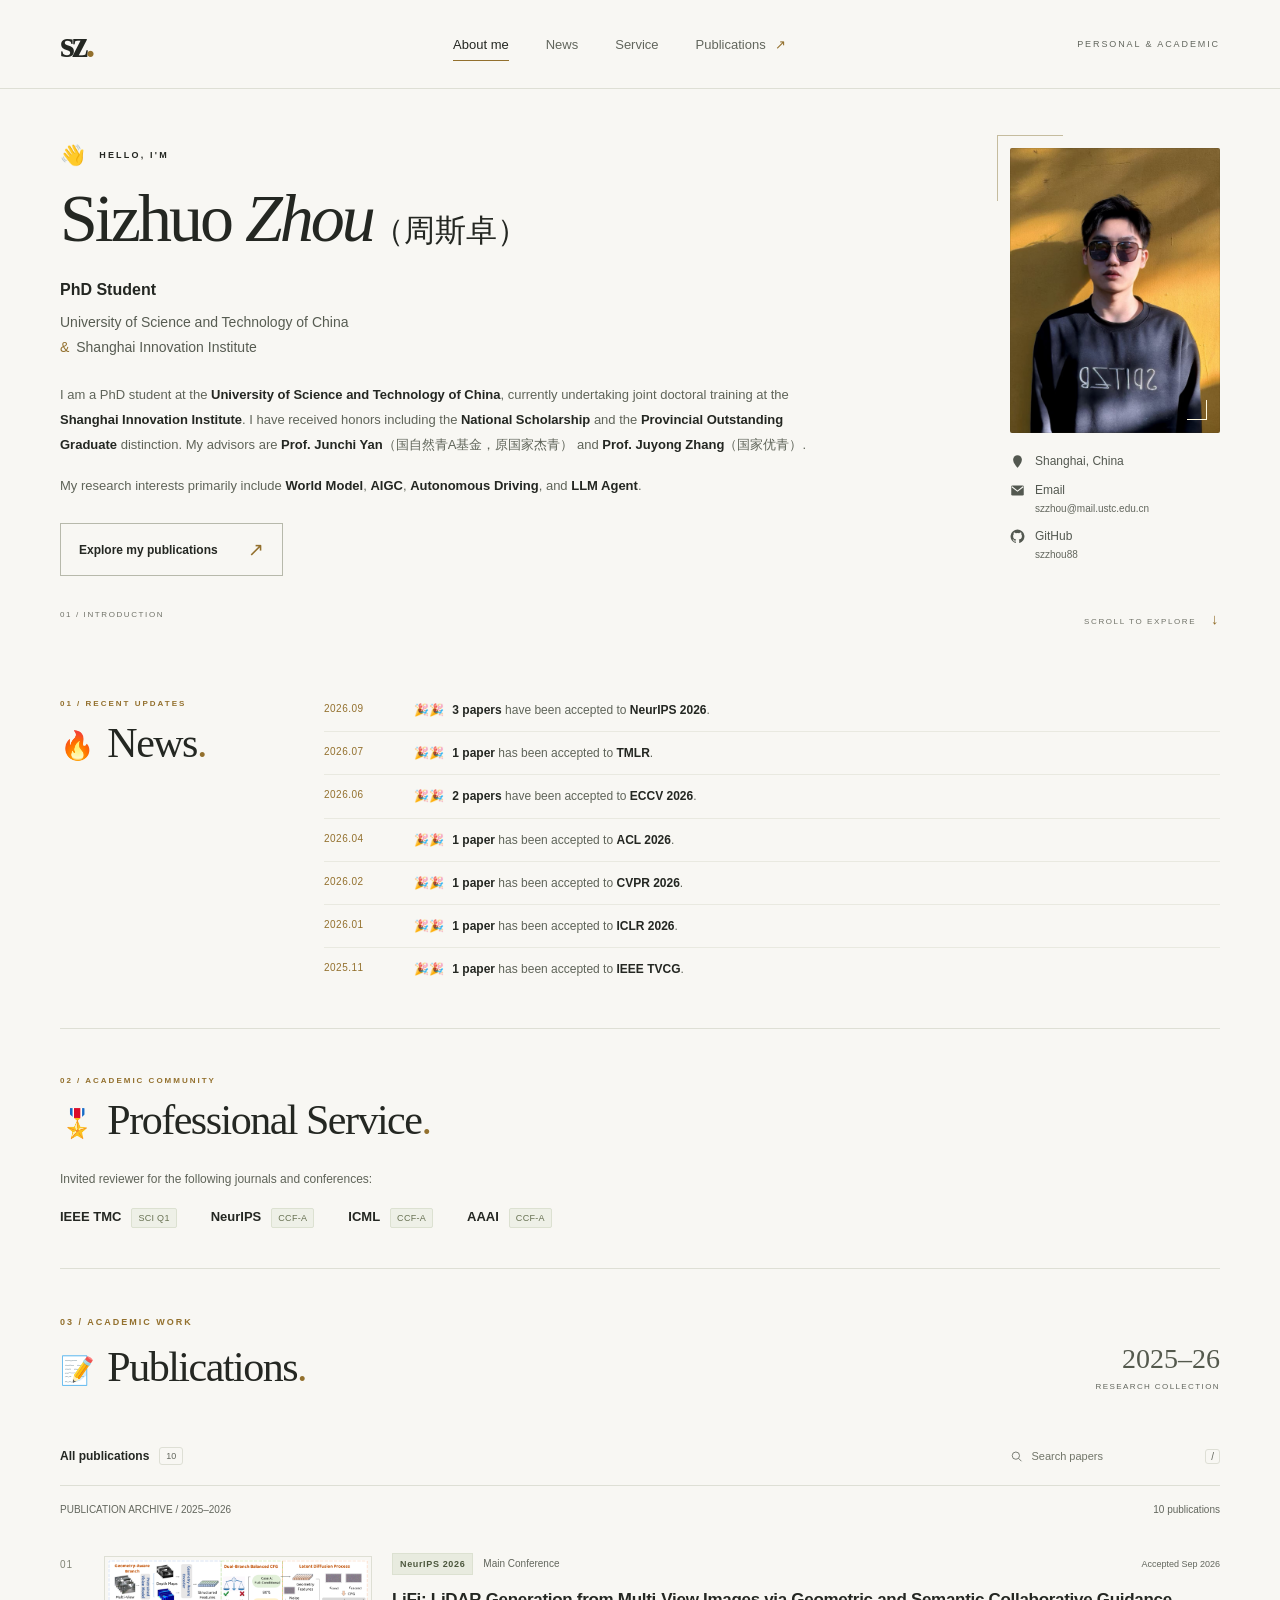
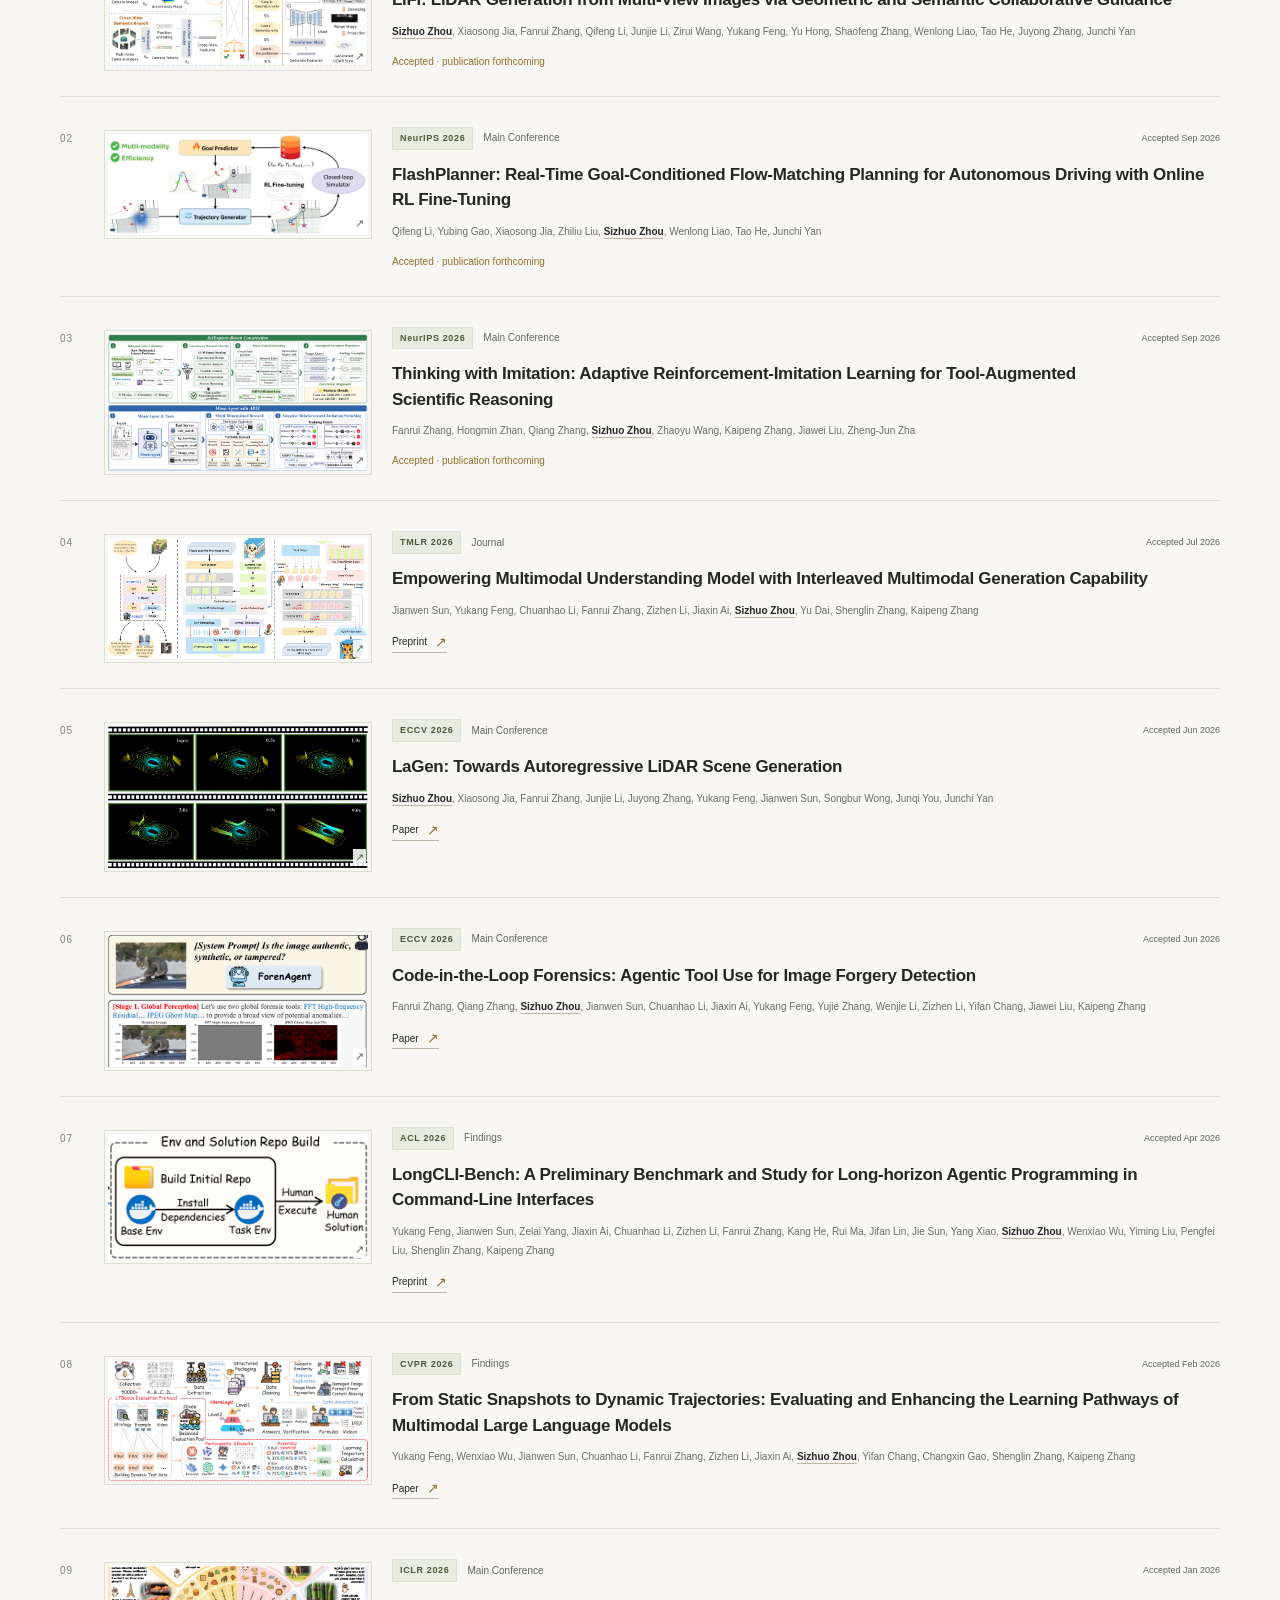
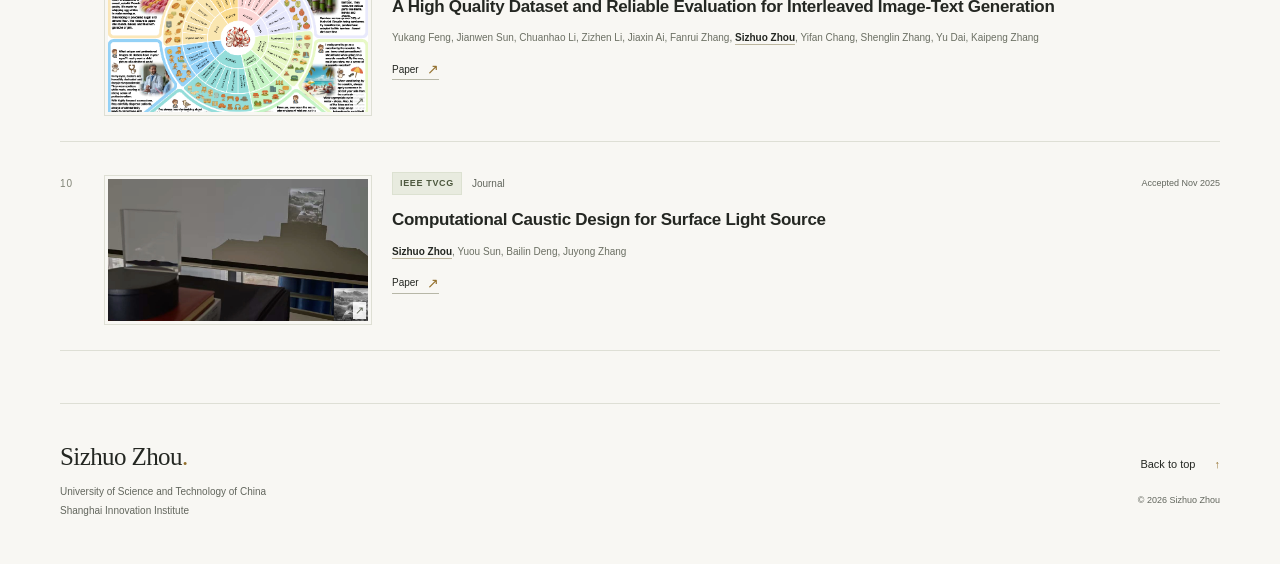
==== commit a0d4bd1a: "Add files via upload" ====
--- a/index.html
+++ b/index.html
@@ -7,7 +7,7 @@
   <meta name="description" content="Sizhuo Zhou — PhD student at the University of Science and Technology of China and Shanghai Innovation Institute. Academic profile and publications.">
   <title>Sizhuo Zhou — Academic Homepage</title>
   <link rel="icon" href="assets/favicon.svg" type="image/svg+xml">
-  <link rel="stylesheet" href="style.css?v=bbc5ada60aca">
+  <link rel="stylesheet" href="style.css?v=cef0c985ee00">
   <script src="script.js?v=79a778562fb9" defer></script>
 </head>
 <body>
@@ -15,7 +15,7 @@
   <header class="site-header">
     <div class="header-inner">
       <a class="wordmark" href="#" aria-label="Sizhuo Zhou, home">sz<span class="logo-dot">.</span></a>
-      <nav aria-label="Main navigation"><a href="#about" class="nav-link active" aria-current="location">About</a><a href="#news" class="nav-link">News</a><a href="#service" class="nav-link">Service</a><a href="#publications" class="nav-link">Publications <span class="nav-arrow" aria-hidden="true">↗</span></a></nav>
+      <nav aria-label="Main navigation"><a href="#about" class="nav-link active" aria-current="location">About me</a><a href="#news" class="nav-link">News</a><a href="#service" class="nav-link">Service</a><a href="#publications" class="nav-link">Publications <span class="nav-arrow" aria-hidden="true">↗</span></a></nav>
       <span class="header-note">PERSONAL & ACADEMIC</span>
     </div>
   </header>
@@ -24,7 +24,7 @@
     <section id="about" class="hero" aria-labelledby="name">
       <div class="hero-copy">
         <p class="eyebrow"><span class="small-star" aria-hidden="true">👋</span> HELLO, I'M</p>
-        <h1 id="name">Sizhuo <span class="surname">Zhou<span class="name-dot">.</span></span></h1>
+        <h1 id="name">Sizhuo <span class="surname">Zhou</span><span class="chinese-name" lang="zh-CN">（周斯卓）</span></h1>
         <div class="affiliation"><p class="role">PhD Student</p><p>University of Science and Technology of China<br><span class="affiliation-amp">&</span> Shanghai Innovation Institute</p></div>
         <div class="biography">
           <p>I am a PhD student at the <strong>University of Science and Technology of China</strong>, currently undertaking joint doctoral training at the <strong>Shanghai Innovation Institute</strong>. I have received honors including the <strong>National Scholarship</strong> and the <strong>Provincial Outstanding Graduate</strong> distinction. My advisors are <strong>Prof. Junchi Yan</strong>（国自然青A基金，原国家杰青） and <strong>Prof. Juyong Zhang</strong>（国家优青）.</p>
@@ -46,7 +46,7 @@
     <section id="news" class="news-section" aria-labelledby="news-title">
       <div class="news-heading"><p class="eyebrow section-kicker">01 / RECENT UPDATES</p><h2 id="news-title"><span class="section-icon" aria-hidden="true">🔥</span> News<span class="title-dot">.</span></h2></div>
       <ol class="news-list"><li class="news-item"><time datetime="2026-09">2026.09</time><p><span class="news-celebration" aria-hidden="true">🎉🎉</span> <strong>3 papers</strong> have been accepted to <strong>NeurIPS 2026</strong>.</p></li>
-<li class="news-item"><time datetime="2026-07">2026.07</time><p><span class="news-celebration" aria-hidden="true">🎉🎉</span> <strong>1 paper</strong> has been published in <strong>TMLR</strong>.</p></li>
+<li class="news-item"><time datetime="2026-07">2026.07</time><p><span class="news-celebration" aria-hidden="true">🎉🎉</span> <strong>1 paper</strong> has been accepted to <strong>TMLR</strong>.</p></li>
 <li class="news-item"><time datetime="2026-06">2026.06</time><p><span class="news-celebration" aria-hidden="true">🎉🎉</span> <strong>2 papers</strong> have been accepted to <strong>ECCV 2026</strong>.</p></li>
 <li class="news-item"><time datetime="2026-04">2026.04</time><p><span class="news-celebration" aria-hidden="true">🎉🎉</span> <strong>1 paper</strong> has been accepted to <strong>ACL 2026</strong>.</p></li>
 <li class="news-item"><time datetime="2026-02">2026.02</time><p><span class="news-celebration" aria-hidden="true">🎉🎉</span> <strong>1 paper</strong> has been accepted to <strong>CVPR 2026</strong>.</p></li>
@@ -98,7 +98,7 @@
 <article class="publication" id="paper-7" data-venue="TMLR">
           <span class="paper-number" aria-hidden="true">04</span>
           <a class="paper-figure" style="--figure-ratio:1987/925;--image-width:102.51636%;--image-height:105.62162%;--image-left:-1.40916%;--image-top:-2.59459%" href="assets/papers/armor.png" target="_blank" rel="noopener" aria-label="View full figure: Empowering Multimodal Understanding Model with Interleaved Multimodal Generation Capability"><img src="assets/papers/armor.png" alt="ARMOR multimodal generation architecture; cropped outer margins of arXiv Figure 1." width="2037" height="977" loading="lazy" decoding="async"></a>
-          <div class="paper-main"><div class="paper-meta"><span class="venue">TMLR 2026</span><span class="track">Journal</span><time class="paper-date" datetime="2026-07">Published Jul 2026</time></div>
+          <div class="paper-main"><div class="paper-meta"><span class="venue">TMLR 2026</span><span class="track">Journal</span><time class="paper-date" datetime="2026-07">Accepted Jul 2026</time></div>
           <h3>Empowering Multimodal Understanding Model with Interleaved Multimodal Generation Capability</h3><p class="authors">Jianwen Sun, Yukang Feng, Chuanhao Li, Fanrui Zhang, Zizhen Li, Jiaxin Ai, <strong>Sizhuo Zhou</strong>, Yu Dai, Shenglin Zhang, Kaipeng Zhang</p><a class="paper-link" href="https://arxiv.org/abs/2503.06542" target="_blank" rel="noopener noreferrer" aria-label="Preprint: Empowering Multimodal Understanding Model with Interleaved Multimodal Generation Capability">Preprint <span aria-hidden="true">↗</span></a></div>
           <span class="paper-mark" aria-hidden="true">↗</span>
         </article>
--- a/style.css
+++ b/style.css
@@ -111,3 +111,6 @@
 .biography p{margin:0}.biography p+p{margin-top:17px}.biography strong{font-weight:550;color:var(--ink)}
 @media(max-width:700px){.hero .hero-copy{display:contents}.hero{row-gap:14px}.hero .eyebrow{grid-column:1;grid-row:1;margin:0}.hero h1{grid-column:1;grid-row:2;margin:0}.hero .affiliation{grid-column:1;grid-row:3}.hero .portrait-block{grid-column:2;grid-row:1 / span 3;margin-top:5px}.hero .biography{grid-column:1 / -1;grid-row:4;margin:12px 0 4px;font-size:12px;line-height:1.85;max-width:none}.hero .primary-link{grid-column:1 / -1;grid-row:5;justify-self:start}.biography p+p{margin-top:15px}}
 @media print{.biography{font-size:11px;line-height:1.7;margin:15px 0}}
+
+/* Chinese name accompanies the English name without crowding narrow screens. */
+.hero h1 .chinese-name{display:inline-block;font-size:.46em;letter-spacing:0;white-space:nowrap;vertical-align:baseline}
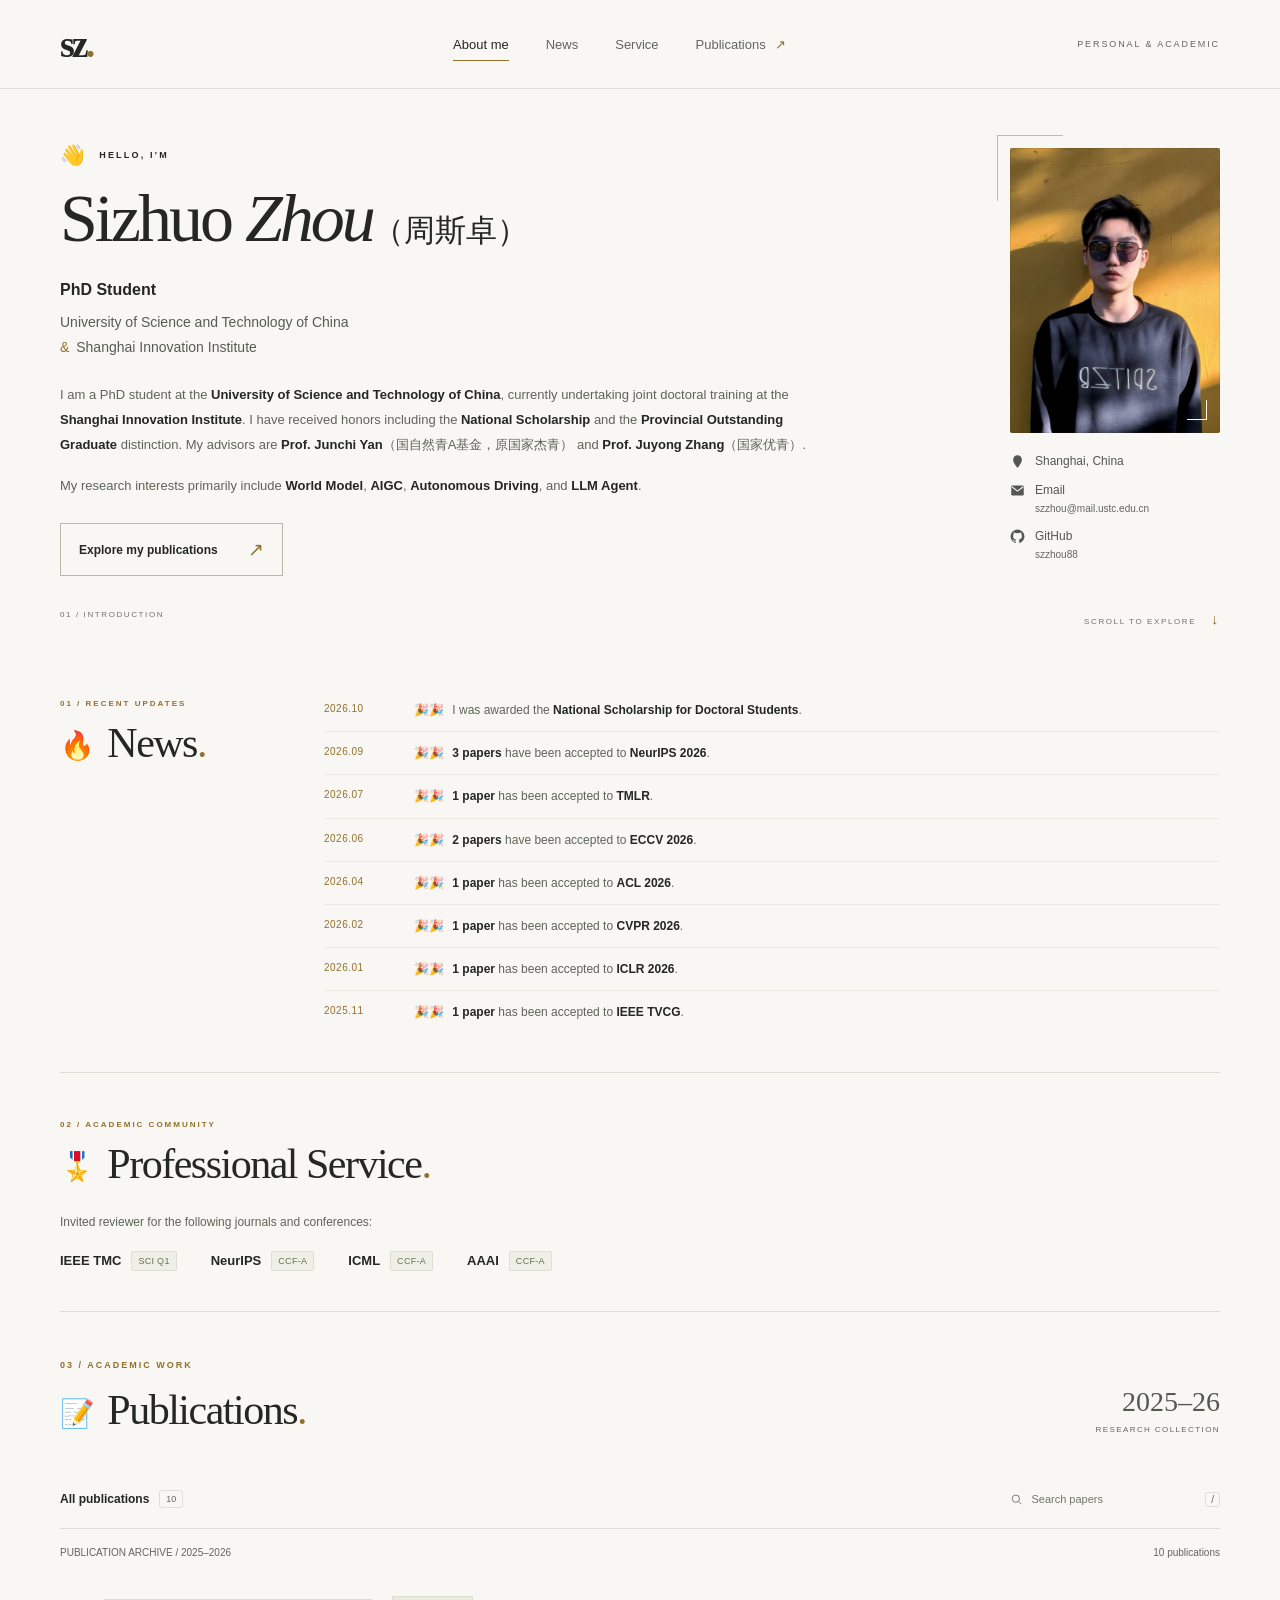
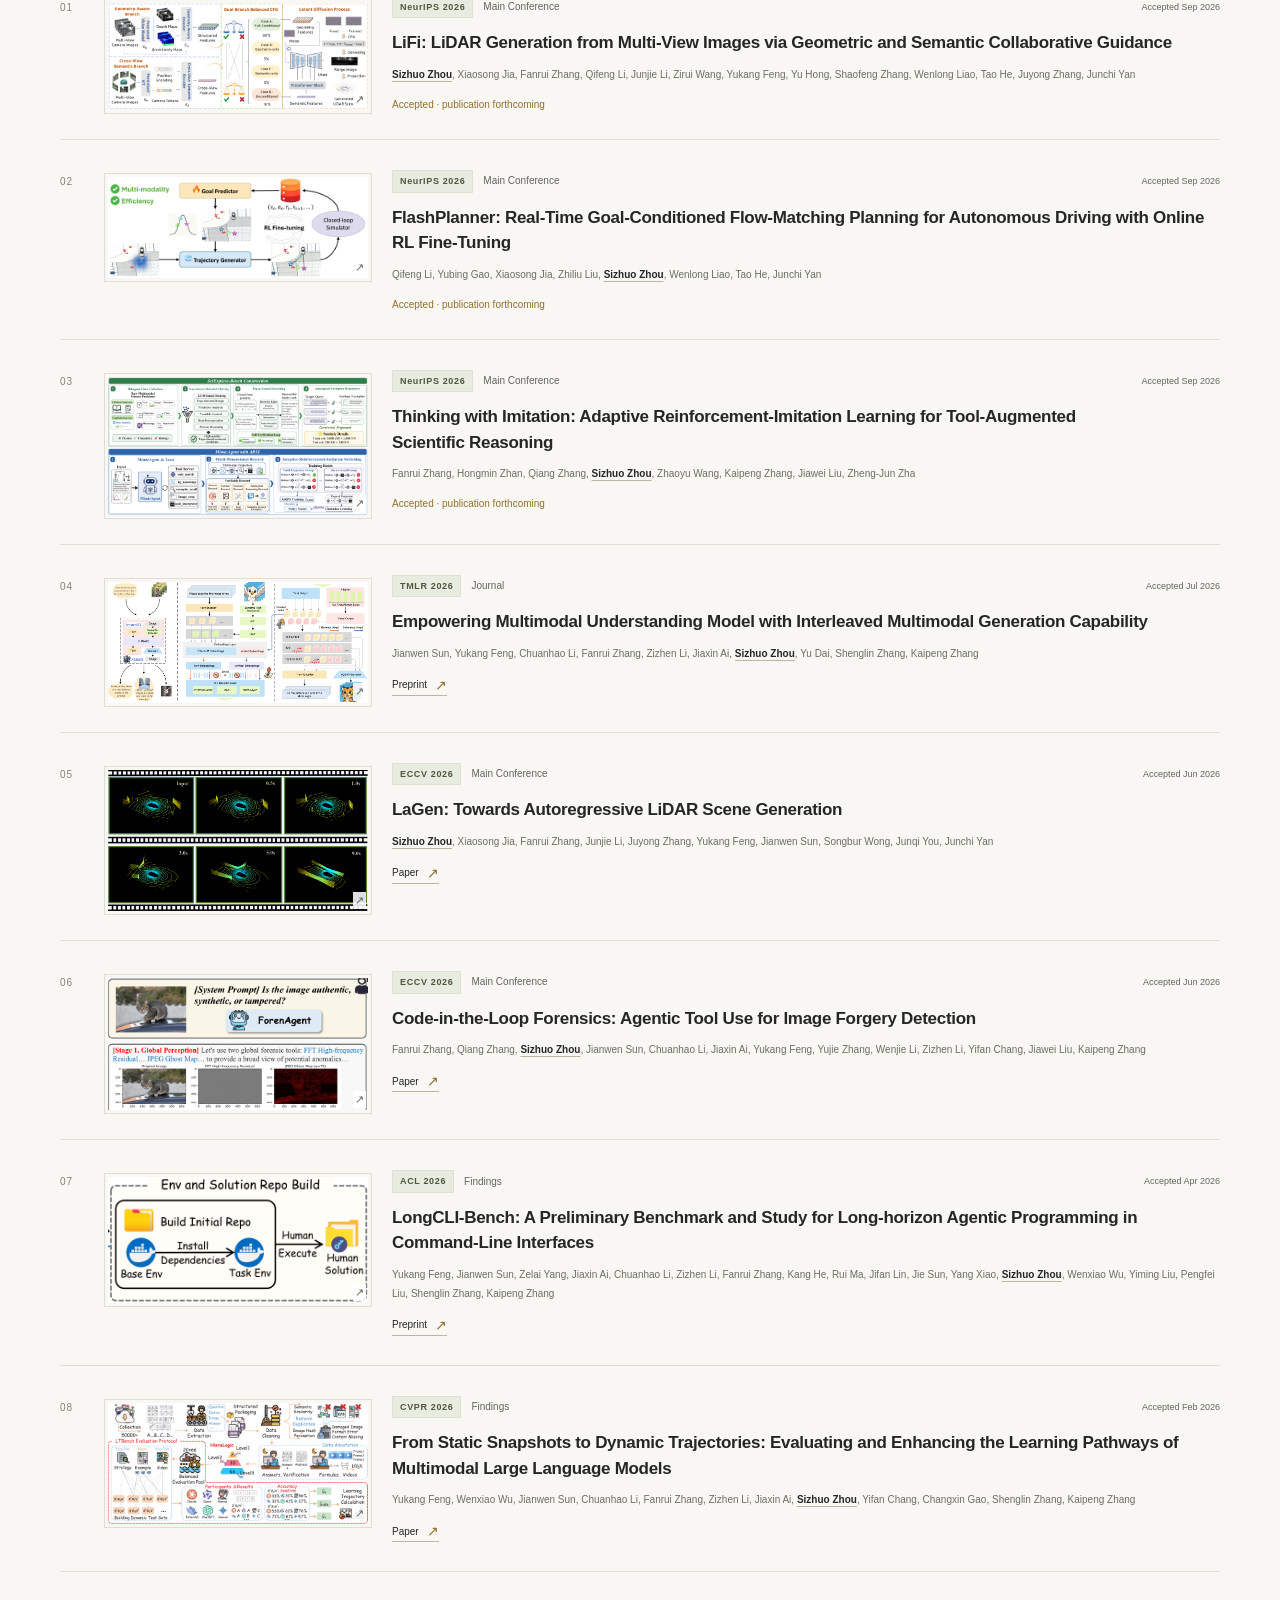
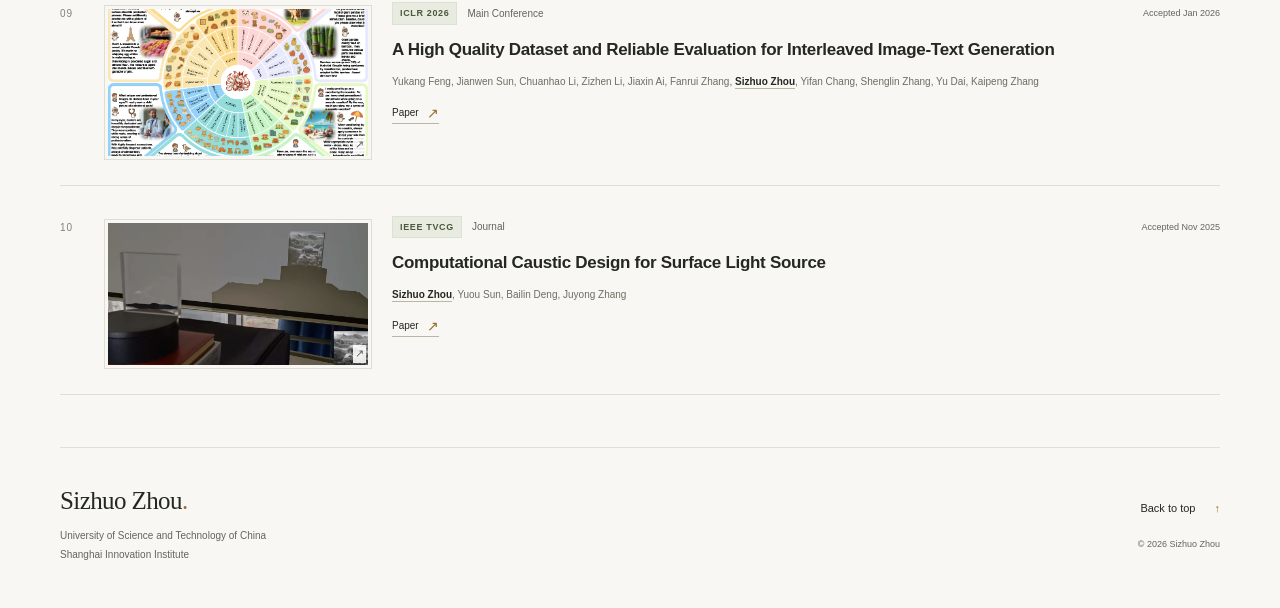
==== commit ab96d473: "Add October 2026 doctoral National Scholarship news" ====
--- a/index.html
+++ b/index.html
@@ -4,6 +4,7 @@
   <meta charset="utf-8">
   <meta name="viewport" content="width=device-width, initial-scale=1">
   <meta name="theme-color" content="#f8f7f3">
+  <meta name="google-site-verification" content="MZbe9KmN9DP_fUMxCTKvsPQE0B7pmHYpzeopHEL4-1I" />
   <meta name="description" content="Sizhuo Zhou — PhD student at the University of Science and Technology of China and Shanghai Innovation Institute. Academic profile and publications.">
   <title>Sizhuo Zhou — Academic Homepage</title>
   <link rel="icon" href="assets/favicon.svg" type="image/svg+xml">
@@ -45,7 +46,8 @@
 
     <section id="news" class="news-section" aria-labelledby="news-title">
       <div class="news-heading"><p class="eyebrow section-kicker">01 / RECENT UPDATES</p><h2 id="news-title"><span class="section-icon" aria-hidden="true">🔥</span> News<span class="title-dot">.</span></h2></div>
-      <ol class="news-list"><li class="news-item"><time datetime="2026-09">2026.09</time><p><span class="news-celebration" aria-hidden="true">🎉🎉</span> <strong>3 papers</strong> have been accepted to <strong>NeurIPS 2026</strong>.</p></li>
+      <ol class="news-list"><li class="news-item"><time datetime="2026-10">2026.10</time><p><span class="news-celebration" aria-hidden="true">🎉🎉</span> I was awarded the <strong>National Scholarship for Doctoral Students</strong>.</p></li>
+<li class="news-item"><time datetime="2026-09">2026.09</time><p><span class="news-celebration" aria-hidden="true">🎉🎉</span> <strong>3 papers</strong> have been accepted to <strong>NeurIPS 2026</strong>.</p></li>
 <li class="news-item"><time datetime="2026-07">2026.07</time><p><span class="news-celebration" aria-hidden="true">🎉🎉</span> <strong>1 paper</strong> has been accepted to <strong>TMLR</strong>.</p></li>
 <li class="news-item"><time datetime="2026-06">2026.06</time><p><span class="news-celebration" aria-hidden="true">🎉🎉</span> <strong>2 papers</strong> have been accepted to <strong>ECCV 2026</strong>.</p></li>
 <li class="news-item"><time datetime="2026-04">2026.04</time><p><span class="news-celebration" aria-hidden="true">🎉🎉</span> <strong>1 paper</strong> has been accepted to <strong>ACL 2026</strong>.</p></li>
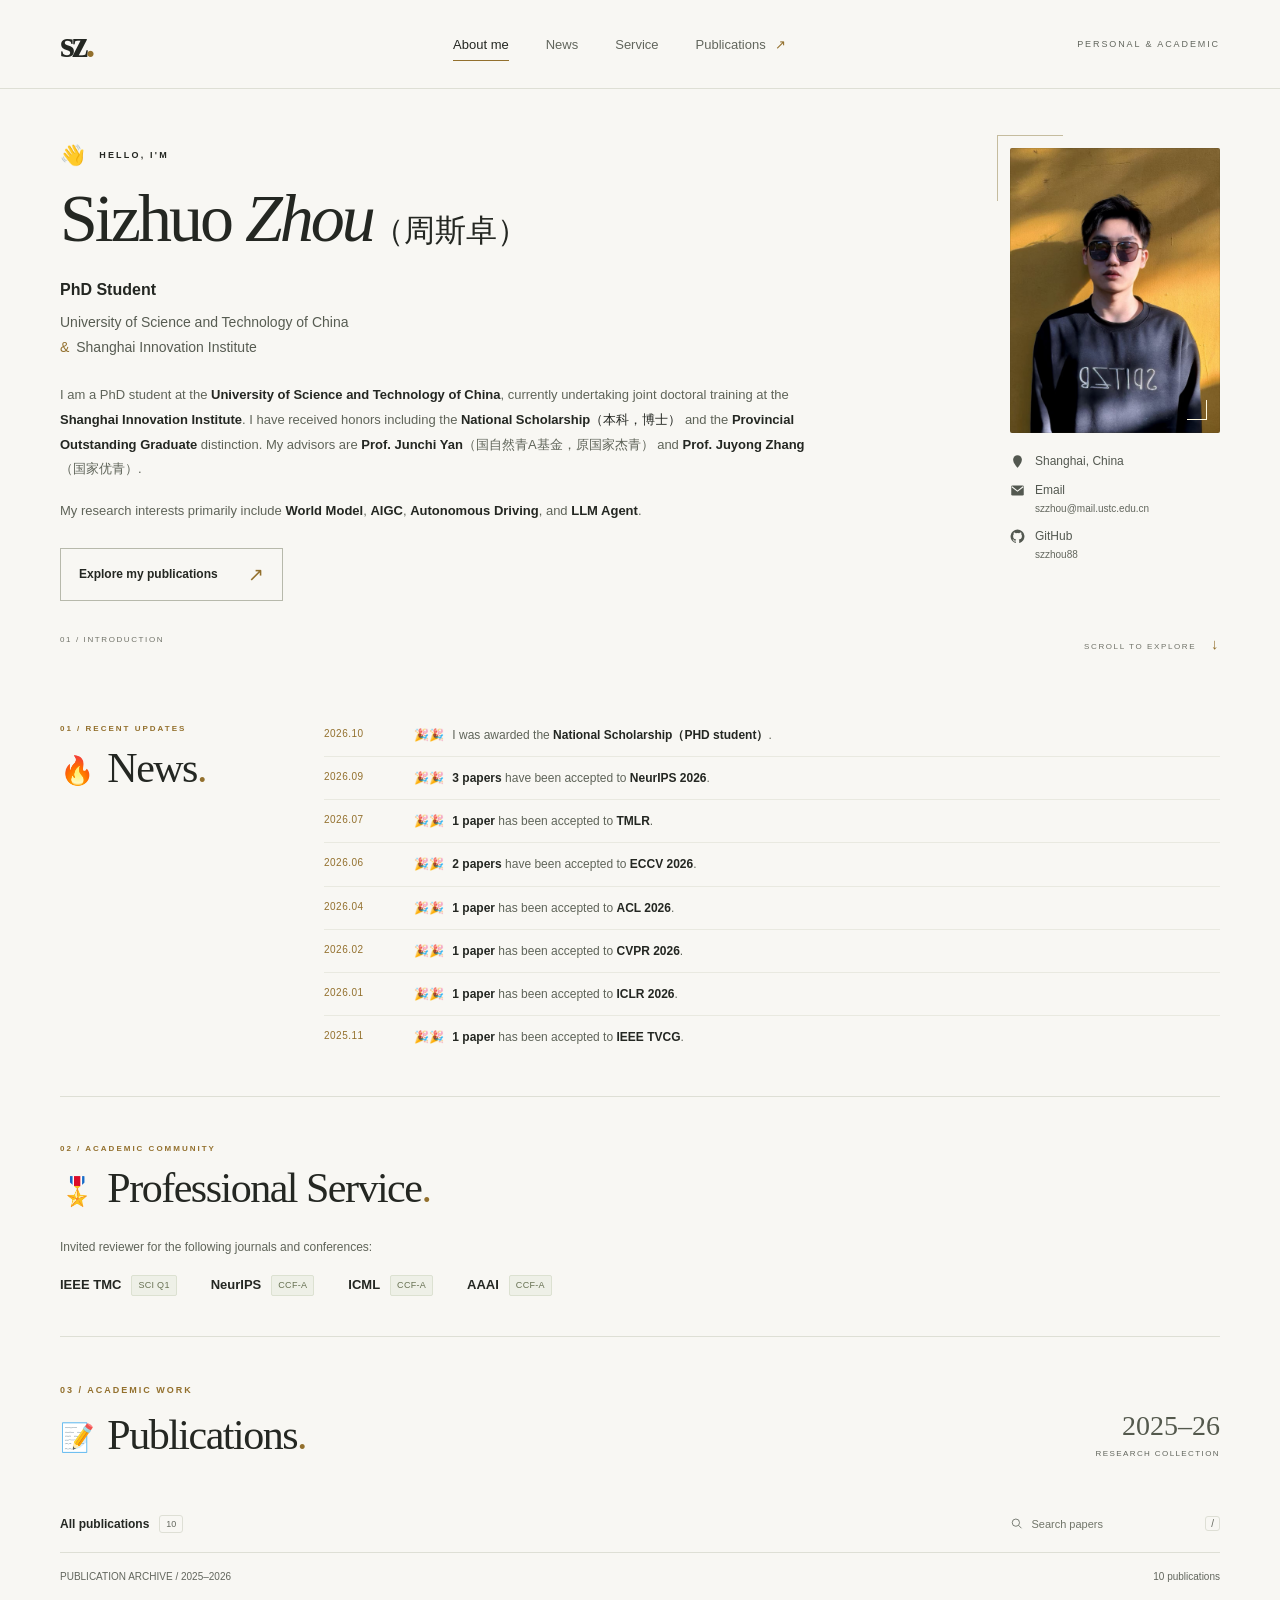
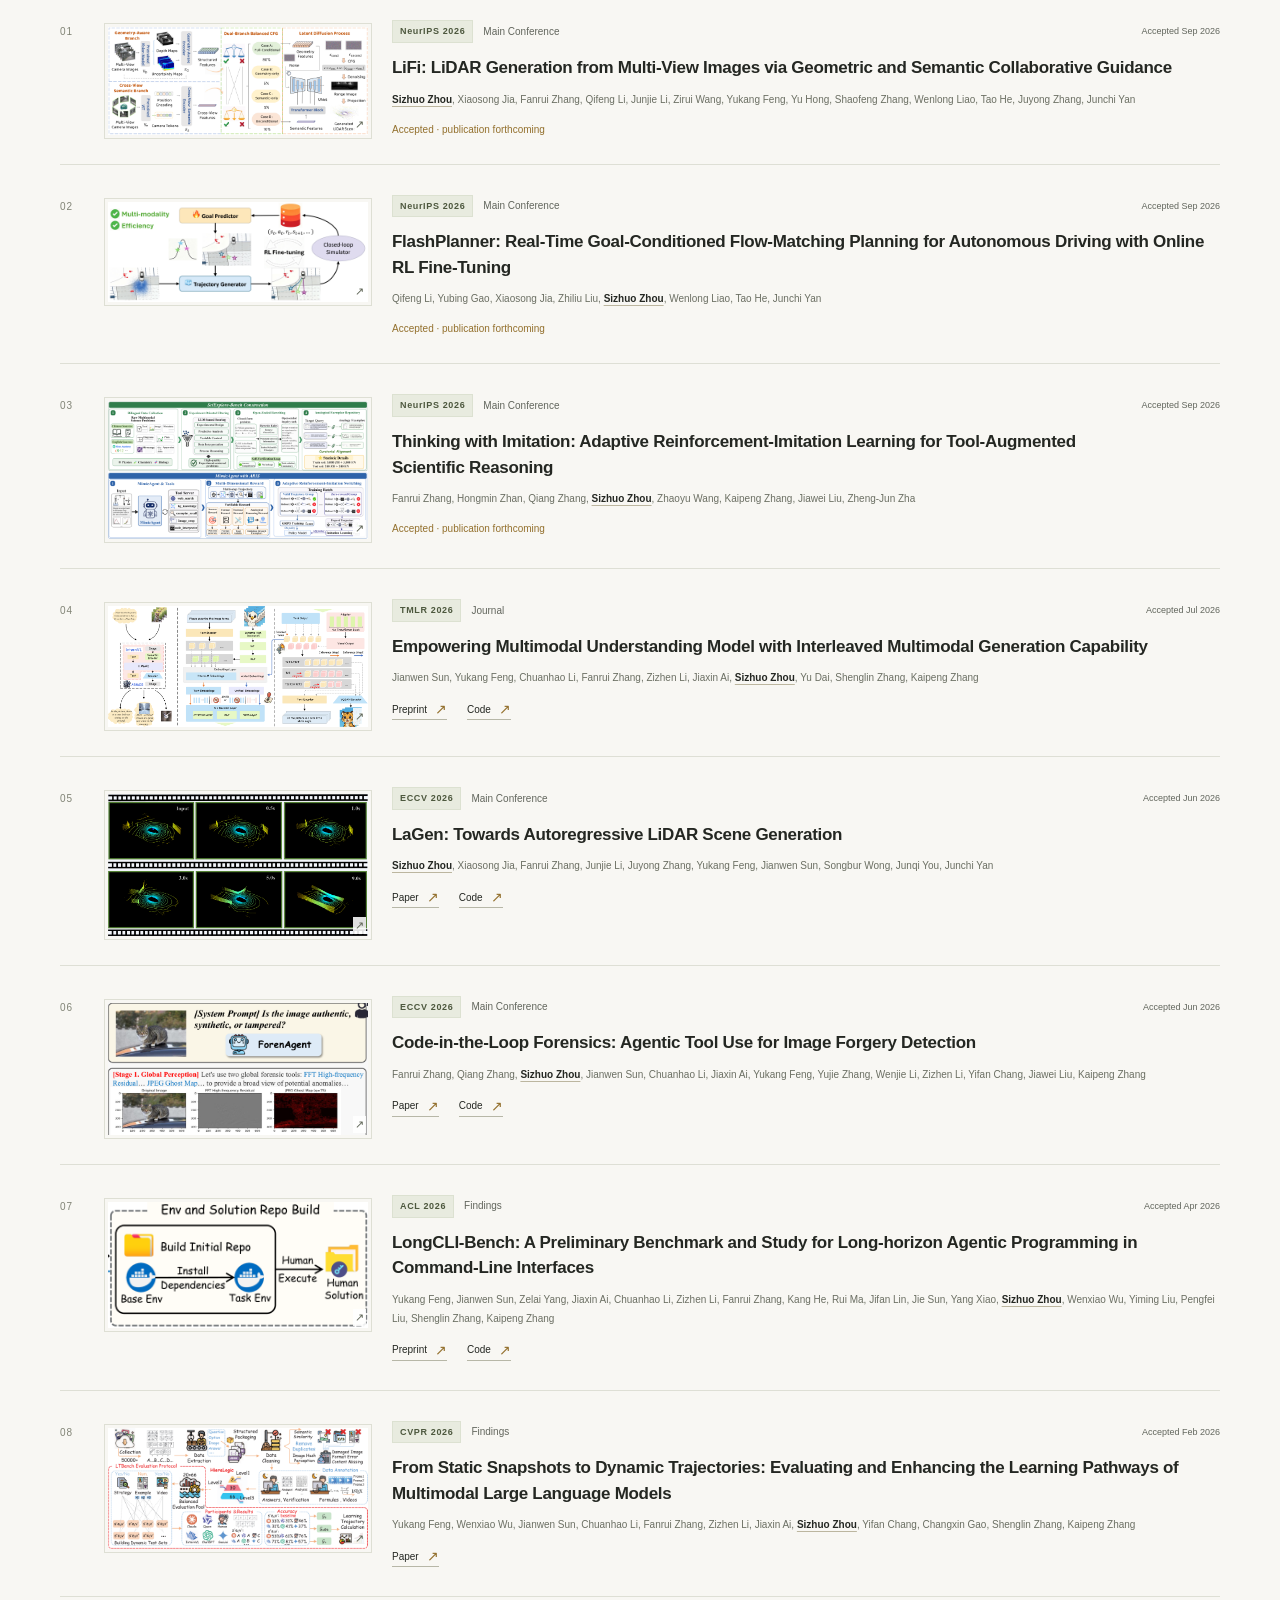
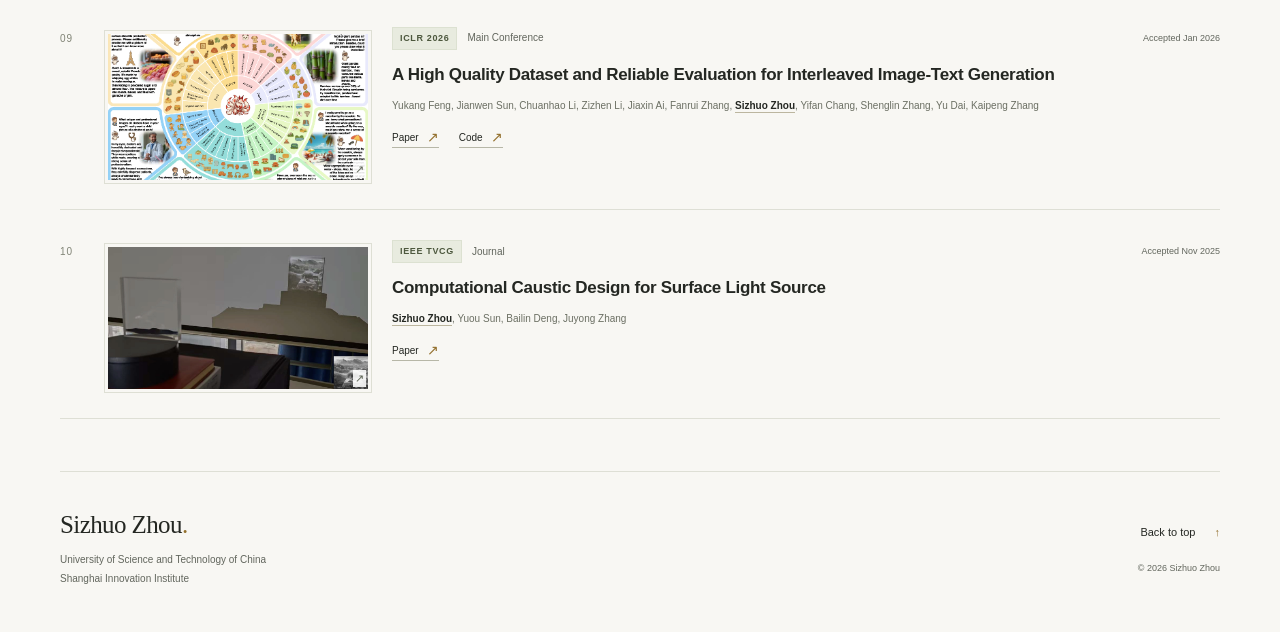
==== commit 757afb0c: "Update scholarship wording and add verified publication code links" ====
--- a/index.html
+++ b/index.html
@@ -8,7 +8,7 @@
   <meta name="description" content="Sizhuo Zhou — PhD student at the University of Science and Technology of China and Shanghai Innovation Institute. Academic profile and publications.">
   <title>Sizhuo Zhou — Academic Homepage</title>
   <link rel="icon" href="assets/favicon.svg" type="image/svg+xml">
-  <link rel="stylesheet" href="style.css?v=cef0c985ee00">
+  <link rel="stylesheet" href="style.css?v=10d1170bce94">
   <script src="script.js?v=79a778562fb9" defer></script>
 </head>
 <body>
@@ -28,7 +28,7 @@
         <h1 id="name">Sizhuo <span class="surname">Zhou</span><span class="chinese-name" lang="zh-CN">（周斯卓）</span></h1>
         <div class="affiliation"><p class="role">PhD Student</p><p>University of Science and Technology of China<br><span class="affiliation-amp">&</span> Shanghai Innovation Institute</p></div>
         <div class="biography">
-          <p>I am a PhD student at the <strong>University of Science and Technology of China</strong>, currently undertaking joint doctoral training at the <strong>Shanghai Innovation Institute</strong>. I have received honors including the <strong>National Scholarship</strong> and the <strong>Provincial Outstanding Graduate</strong> distinction. My advisors are <strong>Prof. Junchi Yan</strong>（国自然青A基金，原国家杰青） and <strong>Prof. Juyong Zhang</strong>（国家优青）.</p>
+          <p>I am a PhD student at the <strong>University of Science and Technology of China</strong>, currently undertaking joint doctoral training at the <strong>Shanghai Innovation Institute</strong>. I have received honors including the <strong>National Scholarship（本科，博士）</strong> and the <strong>Provincial Outstanding Graduate</strong> distinction. My advisors are <strong>Prof. Junchi Yan</strong>（国自然青A基金，原国家杰青） and <strong>Prof. Juyong Zhang</strong>（国家优青）.</p>
           <p>My research interests primarily include <strong>World Model</strong>, <strong>AIGC</strong>, <strong>Autonomous Driving</strong>, and <strong>LLM Agent</strong>.</p>
         </div>
         <a class="primary-link" href="#publications">Explore my publications <span aria-hidden="true">↗</span></a>
@@ -46,7 +46,7 @@
 
     <section id="news" class="news-section" aria-labelledby="news-title">
       <div class="news-heading"><p class="eyebrow section-kicker">01 / RECENT UPDATES</p><h2 id="news-title"><span class="section-icon" aria-hidden="true">🔥</span> News<span class="title-dot">.</span></h2></div>
-      <ol class="news-list"><li class="news-item"><time datetime="2026-10">2026.10</time><p><span class="news-celebration" aria-hidden="true">🎉🎉</span> I was awarded the <strong>National Scholarship for Doctoral Students</strong>.</p></li>
+      <ol class="news-list"><li class="news-item"><time datetime="2026-10">2026.10</time><p><span class="news-celebration" aria-hidden="true">🎉🎉</span> I was awarded the <strong>National Scholarship（PHD student）</strong>.</p></li>
 <li class="news-item"><time datetime="2026-09">2026.09</time><p><span class="news-celebration" aria-hidden="true">🎉🎉</span> <strong>3 papers</strong> have been accepted to <strong>NeurIPS 2026</strong>.</p></li>
 <li class="news-item"><time datetime="2026-07">2026.07</time><p><span class="news-celebration" aria-hidden="true">🎉🎉</span> <strong>1 paper</strong> has been accepted to <strong>TMLR</strong>.</p></li>
 <li class="news-item"><time datetime="2026-06">2026.06</time><p><span class="news-celebration" aria-hidden="true">🎉🎉</span> <strong>2 papers</strong> have been accepted to <strong>ECCV 2026</strong>.</p></li>
@@ -101,49 +101,49 @@
           <span class="paper-number" aria-hidden="true">04</span>
           <a class="paper-figure" style="--figure-ratio:1987/925;--image-width:102.51636%;--image-height:105.62162%;--image-left:-1.40916%;--image-top:-2.59459%" href="assets/papers/armor.png" target="_blank" rel="noopener" aria-label="View full figure: Empowering Multimodal Understanding Model with Interleaved Multimodal Generation Capability"><img src="assets/papers/armor.png" alt="ARMOR multimodal generation architecture; cropped outer margins of arXiv Figure 1." width="2037" height="977" loading="lazy" decoding="async"></a>
           <div class="paper-main"><div class="paper-meta"><span class="venue">TMLR 2026</span><span class="track">Journal</span><time class="paper-date" datetime="2026-07">Accepted Jul 2026</time></div>
-          <h3>Empowering Multimodal Understanding Model with Interleaved Multimodal Generation Capability</h3><p class="authors">Jianwen Sun, Yukang Feng, Chuanhao Li, Fanrui Zhang, Zizhen Li, Jiaxin Ai, <strong>Sizhuo Zhou</strong>, Yu Dai, Shenglin Zhang, Kaipeng Zhang</p><a class="paper-link" href="https://arxiv.org/abs/2503.06542" target="_blank" rel="noopener noreferrer" aria-label="Preprint: Empowering Multimodal Understanding Model with Interleaved Multimodal Generation Capability">Preprint <span aria-hidden="true">↗</span></a></div>
+          <h3>Empowering Multimodal Understanding Model with Interleaved Multimodal Generation Capability</h3><p class="authors">Jianwen Sun, Yukang Feng, Chuanhao Li, Fanrui Zhang, Zizhen Li, Jiaxin Ai, <strong>Sizhuo Zhou</strong>, Yu Dai, Shenglin Zhang, Kaipeng Zhang</p><div class="paper-resources"><a class="paper-link" href="https://arxiv.org/abs/2503.06542" target="_blank" rel="noopener noreferrer" aria-label="Preprint: Empowering Multimodal Understanding Model with Interleaved Multimodal Generation Capability">Preprint <span aria-hidden="true">↗</span></a><a class="paper-link" href="https://github.com/finyorko/ARMOR" target="_blank" rel="noopener noreferrer" aria-label="Code: Empowering Multimodal Understanding Model with Interleaved Multimodal Generation Capability">Code <span aria-hidden="true">↗</span></a></div></div>
           <span class="paper-mark" aria-hidden="true">↗</span>
         </article>
 <article class="publication" id="paper-5" data-venue="ECCV">
           <span class="paper-number" aria-hidden="true">05</span>
           <a class="paper-figure" style="--figure-ratio:926/504;--image-width:173.00216%;--image-height:120.03968%;--image-left:-3.02376%;--image-top:-15.07937%" href="assets/papers/lagen.png" target="_blank" rel="noopener" aria-label="View full figure: LaGen: Towards Autoregressive LiDAR Scene Generation"><img src="assets/papers/lagen.png" alt="Six sequential LiDAR frames from LaGen; left panel of arXiv Figure 1." width="1602" height="605" loading="lazy" decoding="async"></a>
           <div class="paper-main"><div class="paper-meta"><span class="venue">ECCV 2026</span><span class="track">Main Conference</span><time class="paper-date" datetime="2026-06">Accepted Jun 2026</time></div>
-          <h3>LaGen: Towards Autoregressive LiDAR Scene Generation</h3><p class="authors"><strong>Sizhuo Zhou</strong>, Xiaosong Jia, Fanrui Zhang, Junjie Li, Juyong Zhang, Yukang Feng, Jianwen Sun, Songbur Wong, Junqi You, Junchi Yan</p><a class="paper-link" href="https://arxiv.org/abs/2511.21256" target="_blank" rel="noopener noreferrer" aria-label="Paper: LaGen: Towards Autoregressive LiDAR Scene Generation">Paper <span aria-hidden="true">↗</span></a></div>
+          <h3>LaGen: Towards Autoregressive LiDAR Scene Generation</h3><p class="authors"><strong>Sizhuo Zhou</strong>, Xiaosong Jia, Fanrui Zhang, Junjie Li, Juyong Zhang, Yukang Feng, Jianwen Sun, Songbur Wong, Junqi You, Junchi Yan</p><div class="paper-resources"><a class="paper-link" href="https://arxiv.org/abs/2511.21256" target="_blank" rel="noopener noreferrer" aria-label="Paper: LaGen: Towards Autoregressive LiDAR Scene Generation">Paper <span aria-hidden="true">↗</span></a><a class="paper-link" href="https://github.com/szzhou88/LaGen" target="_blank" rel="noopener noreferrer" aria-label="Code: LaGen: Towards Autoregressive LiDAR Scene Generation">Code <span aria-hidden="true">↗</span></a></div></div>
           <span class="paper-mark" aria-hidden="true">↗</span>
         </article>
 <article class="publication" id="paper-6" data-venue="ECCV">
           <span class="paper-number" aria-hidden="true">06</span>
           <a class="paper-figure" style="--figure-ratio:720/366;--image-width:105.00000%;--image-height:232.51366%;--image-left:-2.22222%;--image-top:-4.91803%" href="assets/papers/forenagent.png" target="_blank" rel="noopener" aria-label="View full figure: Code-in-the-Loop Forensics: Agentic Tool Use for Image Forgery Detection"><img src="assets/papers/forenagent.png" alt="ForenAgent prompt and global image-forgery analysis; upper detail from arXiv Figure 1." width="756" height="851" loading="lazy" decoding="async"></a>
           <div class="paper-main"><div class="paper-meta"><span class="venue">ECCV 2026</span><span class="track">Main Conference</span><time class="paper-date" datetime="2026-06">Accepted Jun 2026</time></div>
-          <h3>Code-in-the-Loop Forensics: Agentic Tool Use for Image Forgery Detection</h3><p class="authors">Fanrui Zhang, Qiang Zhang, <strong>Sizhuo Zhou</strong>, Jianwen Sun, Chuanhao Li, Jiaxin Ai, Yukang Feng, Yujie Zhang, Wenjie Li, Zizhen Li, Yifan Chang, Jiawei Liu, Kaipeng Zhang</p><a class="paper-link" href="https://arxiv.org/abs/2512.16300" target="_blank" rel="noopener noreferrer" aria-label="Paper: Code-in-the-Loop Forensics: Agentic Tool Use for Image Forgery Detection">Paper <span aria-hidden="true">↗</span></a></div>
+          <h3>Code-in-the-Loop Forensics: Agentic Tool Use for Image Forgery Detection</h3><p class="authors">Fanrui Zhang, Qiang Zhang, <strong>Sizhuo Zhou</strong>, Jianwen Sun, Chuanhao Li, Jiaxin Ai, Yukang Feng, Yujie Zhang, Wenjie Li, Zizhen Li, Yifan Chang, Jiawei Liu, Kaipeng Zhang</p><div class="paper-resources"><a class="paper-link" href="https://arxiv.org/abs/2512.16300" target="_blank" rel="noopener noreferrer" aria-label="Paper: Code-in-the-Loop Forensics: Agentic Tool Use for Image Forgery Detection">Paper <span aria-hidden="true">↗</span></a><a class="paper-link" href="https://github.com/zfr00/ForenAgent" target="_blank" rel="noopener noreferrer" aria-label="Code: Code-in-the-Loop Forensics: Agentic Tool Use for Image Forgery Detection">Code <span aria-hidden="true">↗</span></a></div></div>
           <span class="paper-mark" aria-hidden="true">↗</span>
         </article>
 <article class="publication" id="paper-4" data-venue="ACL">
           <span class="paper-number" aria-hidden="true">07</span>
           <a class="paper-figure" style="--figure-ratio:565/274;--image-width:357.16814%;--image-height:241.60584%;--image-left:-132.74336%;--image-top:-5.47445%" href="assets/papers/longcli-pipeline.png" target="_blank" rel="noopener" aria-label="View full figure: LongCLI-Bench: A Preliminary Benchmark and Study for Long-horizon Agentic Programming in Command‑Line Interfaces"><img src="assets/papers/longcli-pipeline.png" alt="Environment and solution repository construction; upper central detail from arXiv Figure 2." width="2018" height="662" loading="lazy" decoding="async"></a>
           <div class="paper-main"><div class="paper-meta"><span class="venue">ACL 2026</span><span class="track">Findings</span><time class="paper-date" datetime="2026-04">Accepted Apr 2026</time></div>
-          <h3>LongCLI-Bench: A Preliminary Benchmark and Study for Long-horizon Agentic Programming in Command‑Line Interfaces</h3><p class="authors">Yukang Feng, Jianwen Sun, Zelai Yang, Jiaxin Ai, Chuanhao Li, Zizhen Li, Fanrui Zhang, Kang He, Rui Ma, Jifan Lin, Jie Sun, Yang Xiao, <strong>Sizhuo Zhou</strong>, Wenxiao Wu, Yiming Liu, Pengfei Liu, Shenglin Zhang, Kaipeng Zhang</p><a class="paper-link" href="https://arxiv.org/abs/2602.14337" target="_blank" rel="noopener noreferrer" aria-label="Preprint: LongCLI-Bench: A Preliminary Benchmark and Study for Long-horizon Agentic Programming in Command‑Line Interfaces">Preprint <span aria-hidden="true">↗</span></a></div>
+          <h3>LongCLI-Bench: A Preliminary Benchmark and Study for Long-horizon Agentic Programming in Command‑Line Interfaces</h3><p class="authors">Yukang Feng, Jianwen Sun, Zelai Yang, Jiaxin Ai, Chuanhao Li, Zizhen Li, Fanrui Zhang, Kang He, Rui Ma, Jifan Lin, Jie Sun, Yang Xiao, <strong>Sizhuo Zhou</strong>, Wenxiao Wu, Yiming Liu, Pengfei Liu, Shenglin Zhang, Kaipeng Zhang</p><div class="paper-resources"><a class="paper-link" href="https://arxiv.org/abs/2602.14337" target="_blank" rel="noopener noreferrer" aria-label="Preprint: LongCLI-Bench: A Preliminary Benchmark and Study for Long-horizon Agentic Programming in Command‑Line Interfaces">Preprint <span aria-hidden="true">↗</span></a><a class="paper-link" href="https://github.com/finyorko/longcli-bench" target="_blank" rel="noopener noreferrer" aria-label="Code: LongCLI-Bench: A Preliminary Benchmark and Study for Long-horizon Agentic Programming in Command‑Line Interfaces">Code <span aria-hidden="true">↗</span></a></div></div>
           <span class="paper-mark" aria-hidden="true">↗</span>
         </article>
 <article class="publication" id="paper-3" data-venue="CVPR">
           <span class="paper-number" aria-hidden="true">08</span>
           <a class="paper-figure" style="--figure-ratio:1446/675;--image-width:102.07469%;--image-height:101.33333%;--image-left:-1.17566%;--image-top:-1.18519%" href="assets/papers/trajectories.png" target="_blank" rel="noopener" aria-label="View full figure: From Static Snapshots to Dynamic Trajectories: Evaluating and Enhancing the Learning Pathways of Multimodal Large Language Models"><img src="assets/papers/trajectories.png" alt="HieraLogic construction and LTBench evaluation protocol; cropped outer margins of official Figure 1." width="1476" height="684" loading="lazy" decoding="async"></a>
           <div class="paper-main"><div class="paper-meta"><span class="venue">CVPR 2026</span><span class="track">Findings</span><time class="paper-date" datetime="2026-02">Accepted Feb 2026</time></div>
-          <h3>From Static Snapshots to Dynamic Trajectories: Evaluating and Enhancing the Learning Pathways of Multimodal Large Language Models</h3><p class="authors">Yukang Feng, Wenxiao Wu, Jianwen Sun, Chuanhao Li, Fanrui Zhang, Zizhen Li, Jiaxin Ai, <strong>Sizhuo Zhou</strong>, Yifan Chang, Changxin Gao, Shenglin Zhang, Kaipeng Zhang</p><a class="paper-link" href="https://openaccess.thecvf.com/content/CVPR2026F/html/Feng_From_Static_Snapshots_to_Dynamic_Trajectories_Evaluating_and_Enhancing_the_CVPRF_2026_paper.html" target="_blank" rel="noopener noreferrer" aria-label="Paper: From Static Snapshots to Dynamic Trajectories: Evaluating and Enhancing the Learning Pathways of Multimodal Large Language Models">Paper <span aria-hidden="true">↗</span></a></div>
+          <h3>From Static Snapshots to Dynamic Trajectories: Evaluating and Enhancing the Learning Pathways of Multimodal Large Language Models</h3><p class="authors">Yukang Feng, Wenxiao Wu, Jianwen Sun, Chuanhao Li, Fanrui Zhang, Zizhen Li, Jiaxin Ai, <strong>Sizhuo Zhou</strong>, Yifan Chang, Changxin Gao, Shenglin Zhang, Kaipeng Zhang</p><div class="paper-resources"><a class="paper-link" href="https://openaccess.thecvf.com/content/CVPR2026F/html/Feng_From_Static_Snapshots_to_Dynamic_Trajectories_Evaluating_and_Enhancing_the_CVPRF_2026_paper.html" target="_blank" rel="noopener noreferrer" aria-label="Paper: From Static Snapshots to Dynamic Trajectories: Evaluating and Enhancing the Learning Pathways of Multimodal Large Language Models">Paper <span aria-hidden="true">↗</span></a></div></div>
           <span class="paper-mark" aria-hidden="true">↗</span>
         </article>
 <article class="publication" id="paper-2" data-venue="ICLR">
           <span class="paper-number" aria-hidden="true">09</span>
           <a class="paper-figure" style="--figure-ratio:765/430;--image-width:108.88889%;--image-height:163.48837%;--image-left:-4.44444%;--image-top:-31.39535%" href="assets/papers/intersyn.png" target="_blank" rel="noopener" aria-label="View full figure: A High Quality Dataset and Reliable Evaluation for Interleaved Image-Text Generation"><img src="assets/papers/intersyn.png" alt="InterSyn taxonomy and interleaved examples; a horizontal detail from arXiv Figure 1." width="833" height="703" loading="lazy" decoding="async"></a>
           <div class="paper-main"><div class="paper-meta"><span class="venue">ICLR 2026</span><span class="track">Main Conference</span><time class="paper-date" datetime="2026-01">Accepted Jan 2026</time></div>
-          <h3>A High Quality Dataset and Reliable Evaluation for Interleaved Image-Text Generation</h3><p class="authors">Yukang Feng, Jianwen Sun, Chuanhao Li, Zizhen Li, Jiaxin Ai, Fanrui Zhang, <strong>Sizhuo Zhou</strong>, Yifan Chang, Shenglin Zhang, Yu Dai, Kaipeng Zhang</p><a class="paper-link" href="https://proceedings.iclr.cc/paper_files/paper/2026/hash/43b3b23fd3bc9c6e3fe8366f71e51c5b-Abstract-Conference.html" target="_blank" rel="noopener noreferrer" aria-label="Paper: A High Quality Dataset and Reliable Evaluation for Interleaved Image-Text Generation">Paper <span aria-hidden="true">↗</span></a></div>
+          <h3>A High Quality Dataset and Reliable Evaluation for Interleaved Image-Text Generation</h3><p class="authors">Yukang Feng, Jianwen Sun, Chuanhao Li, Zizhen Li, Jiaxin Ai, Fanrui Zhang, <strong>Sizhuo Zhou</strong>, Yifan Chang, Shenglin Zhang, Yu Dai, Kaipeng Zhang</p><div class="paper-resources"><a class="paper-link" href="https://proceedings.iclr.cc/paper_files/paper/2026/hash/43b3b23fd3bc9c6e3fe8366f71e51c5b-Abstract-Conference.html" target="_blank" rel="noopener noreferrer" aria-label="Paper: A High Quality Dataset and Reliable Evaluation for Interleaved Image-Text Generation">Paper <span aria-hidden="true">↗</span></a><a class="paper-link" href="https://github.com/finyorko/InterSyn" target="_blank" rel="noopener noreferrer" aria-label="Code: A High Quality Dataset and Reliable Evaluation for Interleaved Image-Text Generation">Code <span aria-hidden="true">↗</span></a></div></div>
           <span class="paper-mark" aria-hidden="true">↗</span>
         </article>
 <article class="publication" id="paper-1" data-venue="TVCG">
           <span class="paper-number" aria-hidden="true">10</span>
           <a class="paper-figure" style="--figure-ratio:1926/1052;--image-width:100.41537%;--image-height:112.35741%;--image-left:-0.20768%;--image-top:-11.40684%" href="assets/papers/caustics-physical.jpg" target="_blank" rel="noopener" aria-label="View full figure: Computational Caustic Design for Surface Light Source"><img src="assets/papers/caustics-physical.jpg" alt="Physical caustic lens and its projected image; arXiv Figure 16." width="1934" height="1182" loading="lazy" decoding="async"></a>
           <div class="paper-main"><div class="paper-meta"><span class="venue">IEEE TVCG</span><span class="track">Journal</span><time class="paper-date" datetime="2025-11">Accepted Nov 2025</time></div>
-          <h3>Computational Caustic Design for Surface Light Source</h3><p class="authors"><strong>Sizhuo Zhou</strong>, Yuou Sun, Bailin Deng, Juyong Zhang</p><a class="paper-link" href="https://arxiv.org/abs/2511.09361" target="_blank" rel="noopener noreferrer" aria-label="Paper: Computational Caustic Design for Surface Light Source">Paper <span aria-hidden="true">↗</span></a></div>
+          <h3>Computational Caustic Design for Surface Light Source</h3><p class="authors"><strong>Sizhuo Zhou</strong>, Yuou Sun, Bailin Deng, Juyong Zhang</p><div class="paper-resources"><a class="paper-link" href="https://arxiv.org/abs/2511.09361" target="_blank" rel="noopener noreferrer" aria-label="Paper: Computational Caustic Design for Surface Light Source">Paper <span aria-hidden="true">↗</span></a></div></div>
           <span class="paper-mark" aria-hidden="true">↗</span>
         </article>
       </div>
--- a/style.css
+++ b/style.css
@@ -114,3 +114,4 @@
 
 /* Chinese name accompanies the English name without crowding narrow screens. */
 .hero h1 .chinese-name{display:inline-block;font-size:.46em;letter-spacing:0;white-space:nowrap;vertical-align:baseline}
+.paper-resources{display:flex;align-items:center;flex-wrap:wrap;gap:0 20px}
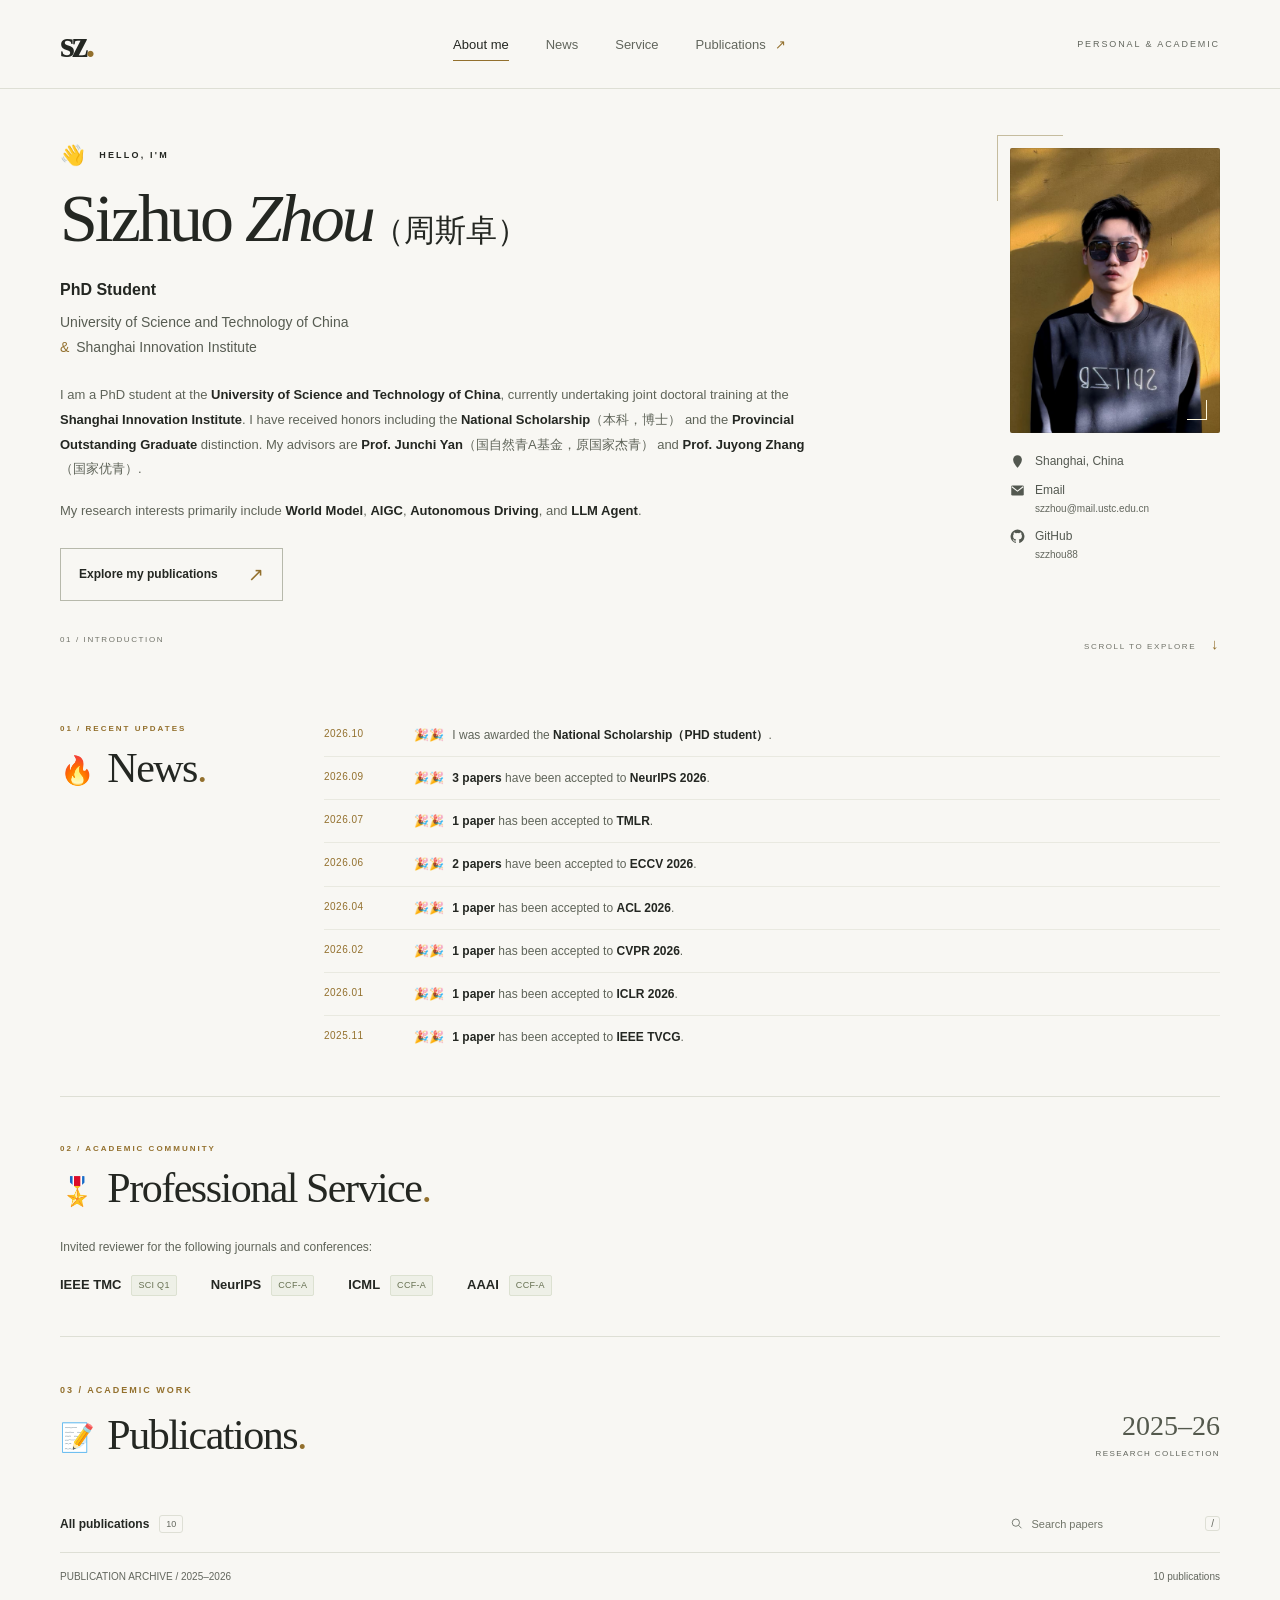
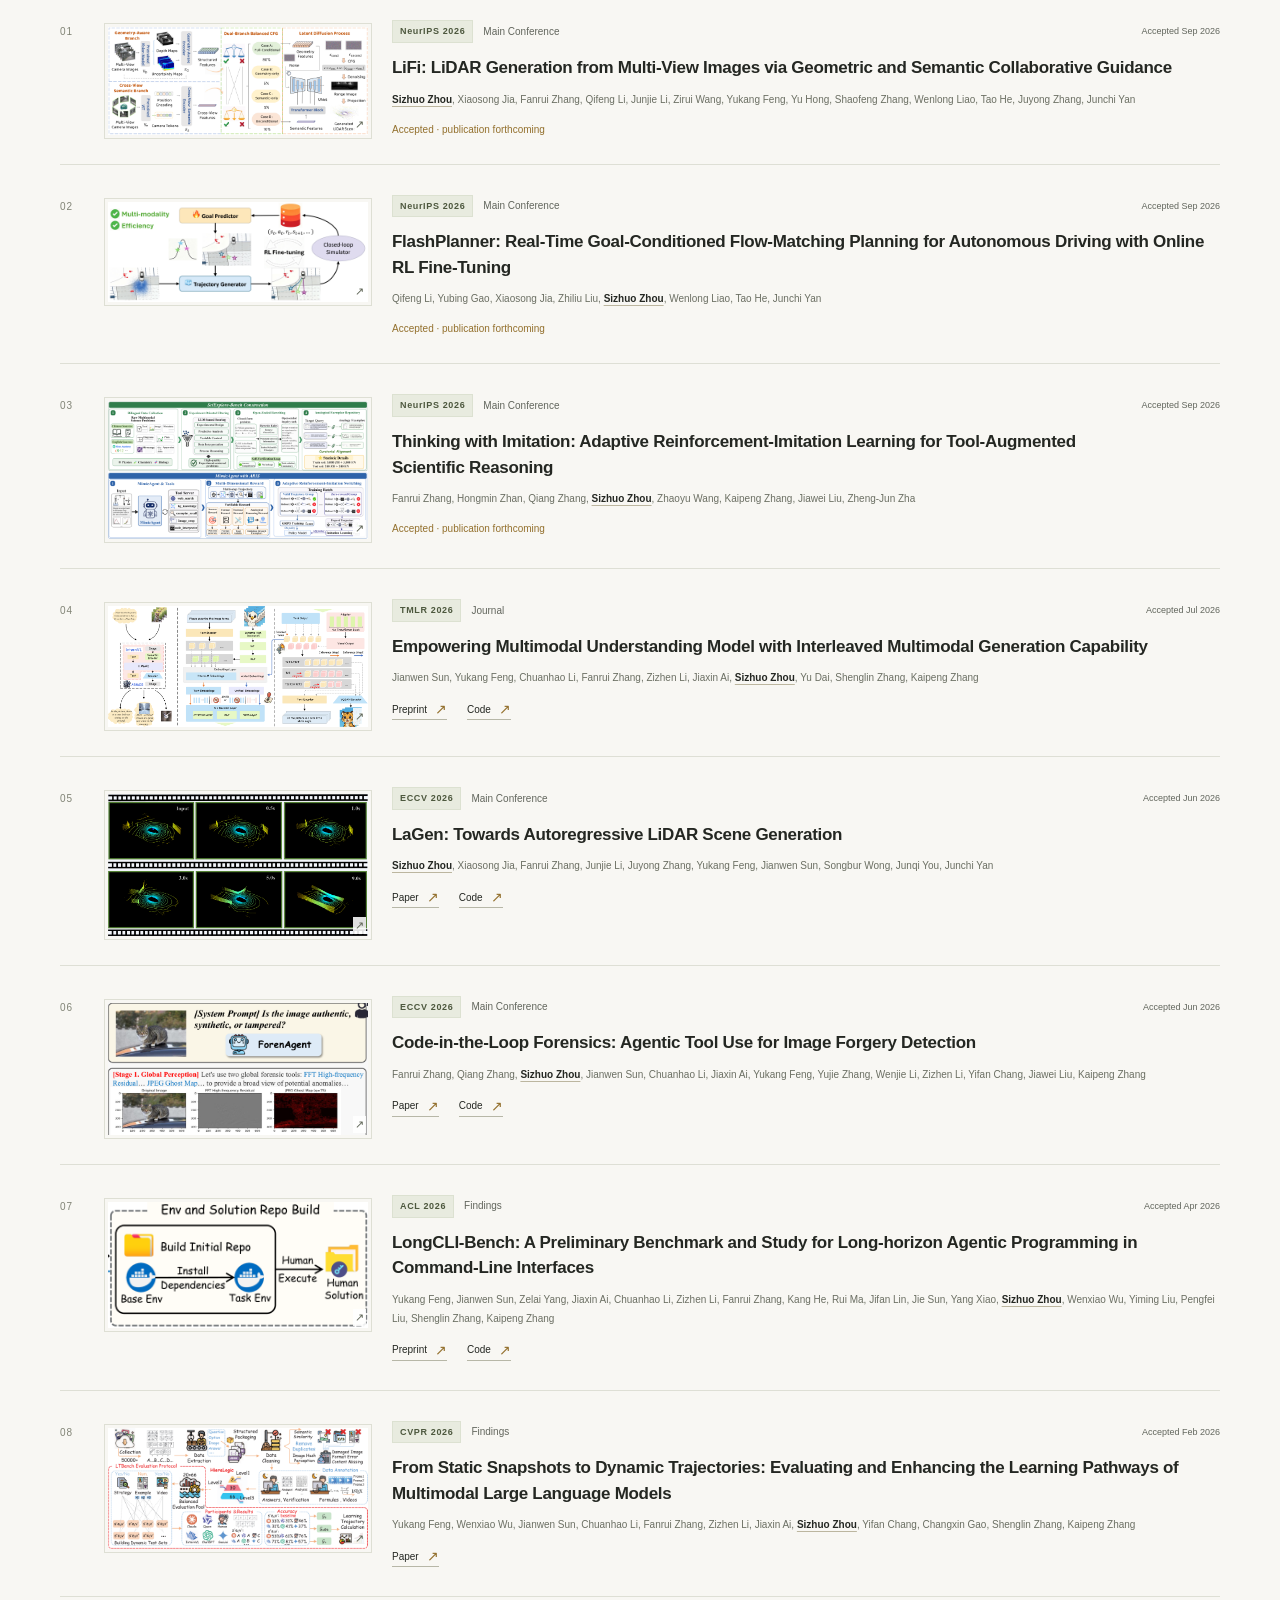
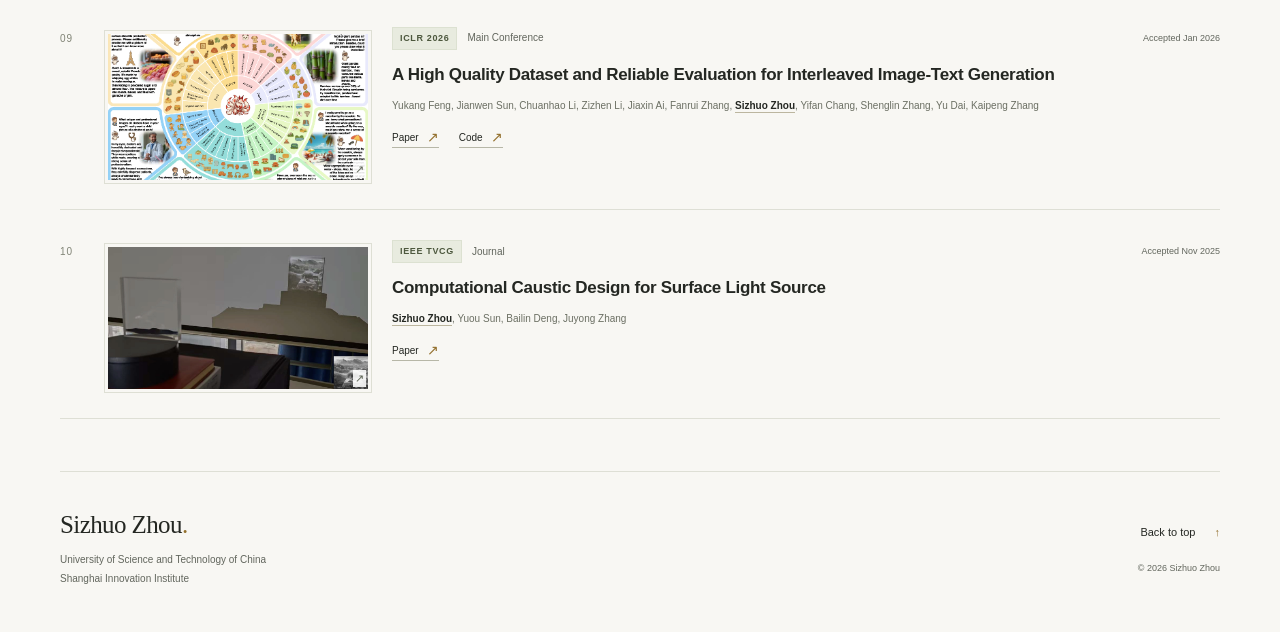
==== commit c2eebeca: "Add files via upload" ====
--- a/index.html
+++ b/index.html
@@ -28,7 +28,7 @@
         <h1 id="name">Sizhuo <span class="surname">Zhou</span><span class="chinese-name" lang="zh-CN">（周斯卓）</span></h1>
         <div class="affiliation"><p class="role">PhD Student</p><p>University of Science and Technology of China<br><span class="affiliation-amp">&</span> Shanghai Innovation Institute</p></div>
         <div class="biography">
-          <p>I am a PhD student at the <strong>University of Science and Technology of China</strong>, currently undertaking joint doctoral training at the <strong>Shanghai Innovation Institute</strong>. I have received honors including the <strong>National Scholarship（本科，博士）</strong> and the <strong>Provincial Outstanding Graduate</strong> distinction. My advisors are <strong>Prof. Junchi Yan</strong>（国自然青A基金，原国家杰青） and <strong>Prof. Juyong Zhang</strong>（国家优青）.</p>
+          <p>I am a PhD student at the <strong>University of Science and Technology of China</strong>, currently undertaking joint doctoral training at the <strong>Shanghai Innovation Institute</strong>. I have received honors including the <strong>National Scholarship</strong>（本科，博士） and the <strong>Provincial Outstanding Graduate</strong> distinction. My advisors are <strong>Prof. Junchi Yan</strong>（国自然青A基金，原国家杰青） and <strong>Prof. Juyong Zhang</strong>（国家优青）.</p>
           <p>My research interests primarily include <strong>World Model</strong>, <strong>AIGC</strong>, <strong>Autonomous Driving</strong>, and <strong>LLM Agent</strong>.</p>
         </div>
         <a class="primary-link" href="#publications">Explore my publications <span aria-hidden="true">↗</span></a>
